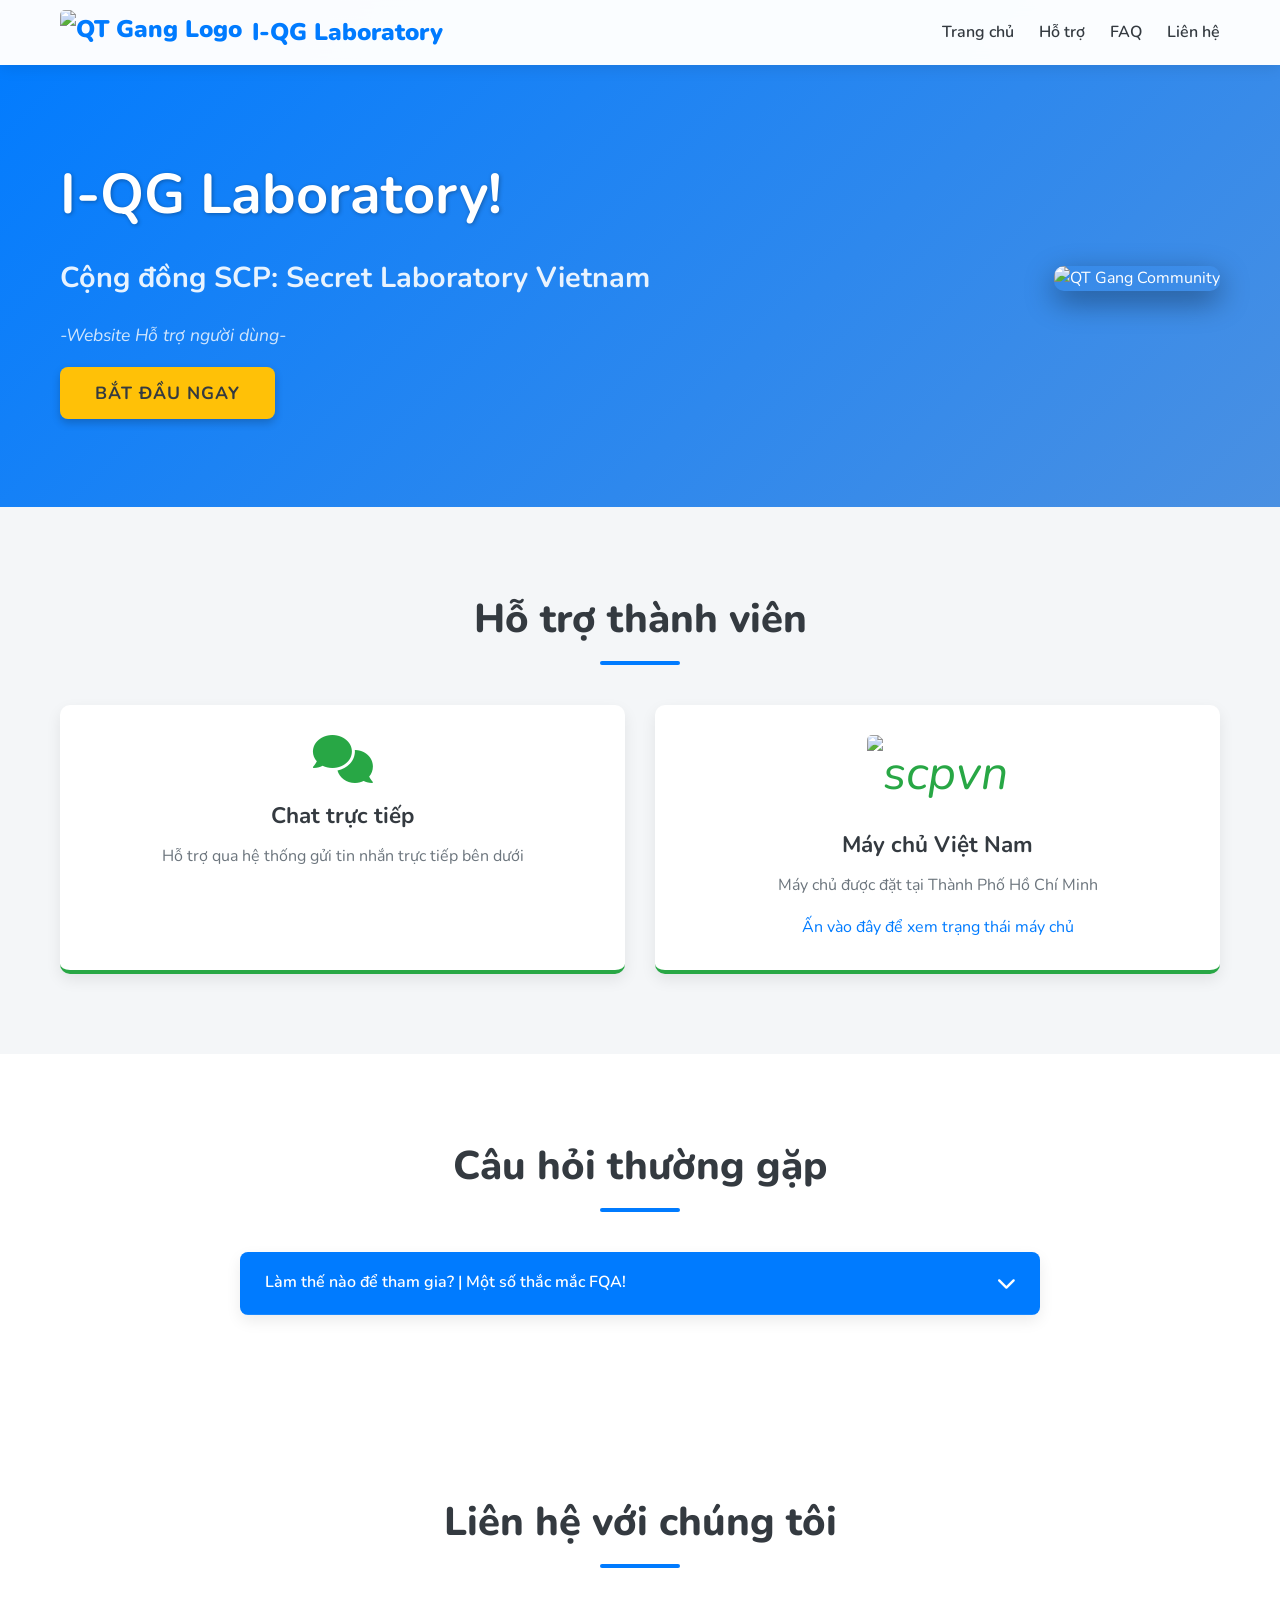
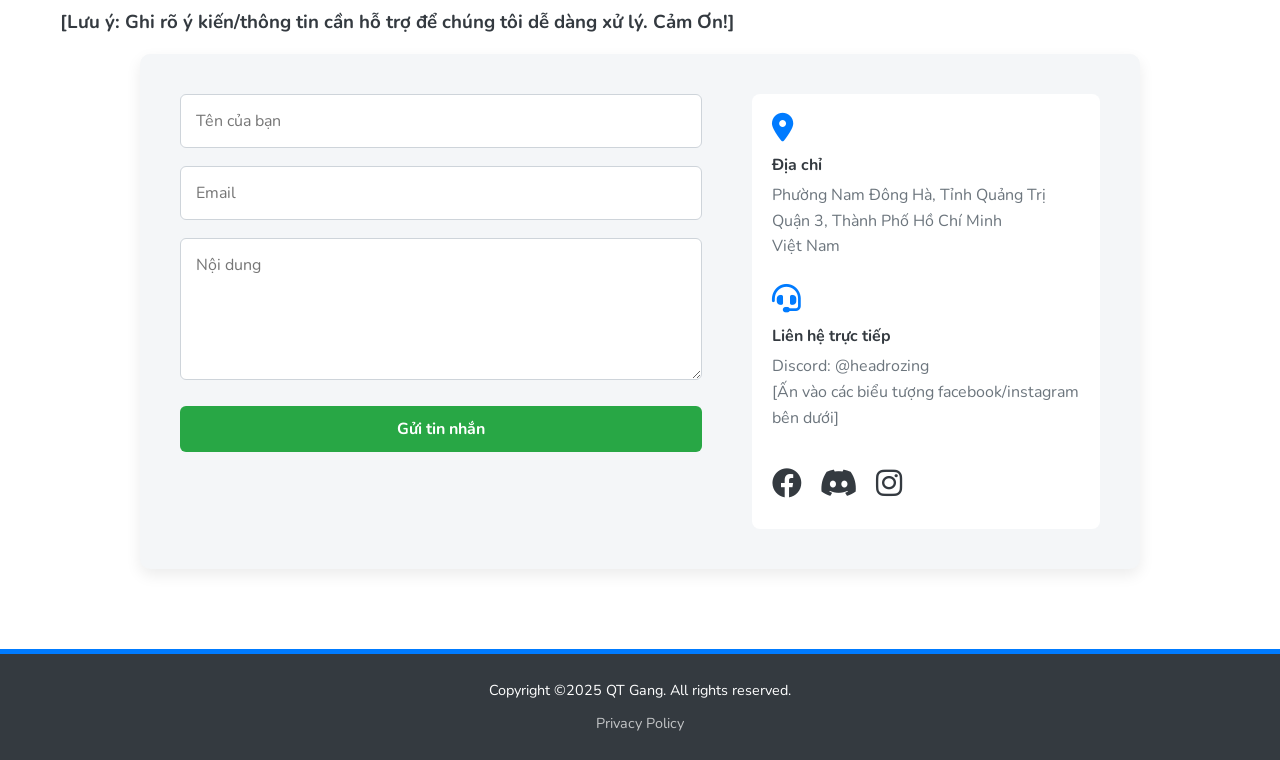
==== index.html @ 4efdad60 "FIX 4 BIG UPDATE" ====
<!DOCTYPE html>
<html lang="vi">
<head>
    <meta charset="UTF-8">
    <meta name="viewport" content="width=device-width, initial-scale=1.0">
    <title>IQG - SCP: SL Vietnam</title>
    <link href="https://fonts.googleapis.com/css2?family=Nunito:wght@400;600;700;800;900&display=swap" rel="stylesheet">
    <link rel="stylesheet" href="https://cdnjs.cloudflare.com/ajax/libs/font-awesome/6.0.0/css/all.min.css">
    <link rel="stylesheet" href="style.css">
</head>
<body>
    <header class="header">
        <nav class="container">
            <a href="#home" class="logo">
                <img src="images/logo2.avif" alt="QT Gang Logo">
                <span>I-QG Laboratory</span>
            </a>
            <ul class="nav-menu">
                <li><a href="#home">Trang chủ</a></li>
                <li><a href="#support">Hỗ trợ</a></li>
                <li><a href="#faq">FAQ</a></li>
                <li><a href="#contact">Liên hệ</a></li>
            </ul>
            <i class="fas fa-bars menu-toggle"></i> 
        </nav>
    </header>
    
    <section id="home" class="hero">
        <div class="container">
            <div class="hero-content">
               
                <h1>I-QG Laboratory!</h1>
                <h3>Cộng đồng SCP: Secret Laboratory Vietnam
                </h3>
                <span>-Website Hỗ trợ người dùng-</span>
            
                <a href="#support" class="cta-button">Bắt đầu ngay</a>
            </div>
            <div class="hero-image">
                <img src="images/SCPVIETNAM.png" alt="QT Gang Community">
            </div>
        </div>
    </section>
    
    <section id="support" class="support">
        <div class="container">
            <h2>Hỗ trợ thành viên</h2>
            <div class="support-grid">
                <div class="support-card">
                    <i class="fas fa-comments"></i>
                    <h3>Chat trực tiếp</h3>
                    <p>Hỗ trợ qua hệ thống gửi tin nhắn trực tiếp bên dưới</p>
                </div>
    
                <div class="support-card">
                    <i><img src="images/result_scpvn.png" alt="scpvn"></i>
                    <h3>Máy chủ Việt Nam</h3>
                    <p>Máy chủ được đặt tại Thành Phố Hồ Chí Minh</p>
                    <a href="https://scplist.kr/servers/94495" target="_blank">Ấn vào đây để xem trạng thái máy chủ</a>
                </div>
            </div>
        </div>
    </section>

    <section id="faq" class="faq">
        <div class="container">
            <h2>Câu hỏi thường gặp</h2>
            <div class="faq-accordion">
                <div class="faq-item">
                    <div class="faq-question">
                        <span><h4>Làm thế nào để tham gia? | Một số thắc mắc FQA!</h4></span>
                        <i class="fas fa-chevron-down"></i>
                    </div>
                    <div class="faq-answer">
                        <p>1.Truy cập trang đăng ký và làm theo hướng dẫn...[ĐANG THỰC HIỆN]</p>
                        <p>2.Tham gia DISCORD bằng cách ấn biểu tượng bên dưới trang web!</p>
                        <p>3.Liên hệ riêng bằng cách ấn vào biếu tượng Facebook/Instagram bên dưới trang web!</p>
                    </div>
                </div>
                </div>
        </div>
    </section>

    <section id="contact" class="contact">
        <div class="container">
            <h2>Liên hệ với chúng tôi</h2>
            <h3>[Lưu ý: Ghi rõ ý kiến/thông tin cần hỗ trợ để chúng tôi dễ dàng xử lý. Cảm Ơn!]</h3>
            <div class="contact-wrapper">
                <form class="contact-form" action="https://formspree.io/f/xkgqyvyq" method="POST">
                    <div class="form-group">
                        <input type="text" name="ten" placeholder="Tên của bạn" required>
                    </div>
                    <div class="form-group">
                        <input type="email" name="email" placeholder="Email" required>
                    </div>
                    <div class="form-group">
                        <textarea name="noi_dung" placeholder="Nội dung" rows="5" required></textarea>
                    </div>
                    <button type="submit">Gửi tin nhắn</button>
                </form>

                <div class="contact-info">
                    <div class="info-item">
                        <i class="fas fa-map-marker-alt"></i>
                        <h4>Địa chỉ</h4>
                        <p>Phường Nam Đông Hà, Tỉnh Quảng Trị</p>
                        <p>Quận 3, Thành Phố Hồ Chí Minh</p>
                        <p>Việt Nam</p>
                    </div>
                    <div class="info-item">
                        <i class="fas fa-headset"></i>
                        <h4>Liên hệ trực tiếp</h4>
                        <p>Discord: @headrozing</p>
                        <p>[Ấn vào các biểu tượng facebook/instagram bên dưới]</p>
                    </div>
                    <div class="social-links">
                        <a href="https://www.facebook.com/pham.hoang.long.512414/" target="_blank"><i class="fab fa-facebook"></i></a>
                        <a href="https://discord.gg/NA9gNP43" target="_blank"><i class="fab fa-discord"></i></a>
                        <a href="https://www.instagram.com/headrozing/" target="_blank"><i class="fab fa-instagram"></i></a>
                    </div>
                </div>
            </div>
        </div>
    </section>

    <footer class="footer">
        <h4>Copyright ©2025 QT Gang. All rights reserved.</h4>
       <div class="footer-links">
           <a href="pages/privacy_policy.html" class="nav-link p-0 text-muted">Privacy Policy</a>
       </div>
    </footer>

    <script src="script.js"></script>
</body>
</html>
---- style.css ----
/* Reset và biến màu */
:root {
    /* Bảng màu Tươi mới & Chuyên nghiệp */
    --primary: #007bff; /* Xanh dương (Blue) - Hành động chính */
    --secondary: #28a745; /* Xanh lá (Green) - Hỗ trợ/Thành công */
    --accent: #ffc107; /* Vàng (Yellow) - Nút nổi bật */
    --background: #ffffff; /* Nền trắng */
    --section-bg: #f4f6f8; /* Nền xám nhạt cho Section */
    --text: #343a40; /* Màu chữ chính (Dark Gray) */
    --light-text: #6c757d; /* Màu chữ phụ */
    --card-shadow: 0 6px 15px rgba(0, 0, 0, 0.08); /* Đổ bóng mềm mại hơn */
    --transition-speed: 0.3s;
}

* {
    margin: 0;
    padding: 0;
    box-sizing: border-box;
    font-family: 'Nunito', sans-serif;
}

body {
    background-color: var(--background);
    color: var(--text);
    line-height: 1.6;
    scroll-behavior: smooth;
}

/* Container chung */
.container {
    max-width: 1200px;
    margin: 0 auto;
    padding: 0 20px;
}

/* Typography và Headings */
h1, h2, h3, h4 {
    color: var(--text);
    margin-bottom: 1rem;
    font-weight: 700;
}

h2 {
    font-size: 2.5rem;
    text-align: center;
    margin-bottom: 2.5rem;
    position: relative;
    font-weight: 800;
}

h2::after {
    content: '';
    display: block;
    width: 80px;
    height: 4px;
    background-color: var(--primary);
    margin: 10px auto 0;
    border-radius: 2px;
}

p {
    margin-bottom: 1rem;
}

a {
    text-decoration: none;
    color: var(--primary);
    transition: color var(--transition-speed);
}

a:hover {
    color: #0056b3;
}

/* Header */
.header {
    background: rgba(255, 255, 255, 0.98);
    backdrop-filter: blur(8px);
    position: fixed;
    width: 100%;
    z-index: 1000;
    box-shadow: 0 2px 15px rgba(0, 0, 0, 0.1);
}

.header .container {
    display: flex;
    justify-content: space-between;
    align-items: center;
    padding: 10px 20px;
}

.logo {
    display: flex;
    align-items: center;
    gap: 10px;
    font-weight: 900;
    color: var(--primary);
    font-size: 1.5rem;
    flex-shrink: 0; 
}

.logo img {
    height: 45px;
    border-radius: 5px;
}

.nav-menu {
    list-style: none;
    display: flex;
    gap: 25px;
    transition: transform var(--transition-speed), opacity var(--transition-speed);
}

/* Menu Toggle (Hamburger) */
.menu-toggle {
    display: none; 
    font-size: 1.8rem;
    cursor: pointer;
    color: var(--text);
    transition: color var(--transition-speed);
}
.menu-toggle:hover {
    color: var(--primary);
}


.nav-menu a {
    color: var(--text);
    font-weight: 600;
    padding: 5px 0;
    position: relative;
}

.nav-menu a:hover {
    color: var(--primary);
}

.nav-menu a::after {
    content: '';
    position: absolute;
    bottom: -5px;
    left: 0;
    width: 0;
    height: 2px;
    background-color: var(--primary);
    transition: width var(--transition-speed);
}

.nav-menu a:hover::after {
    width: 100%;
}

/* Section chung */
section {
    padding: 80px 0;
}

/* Hero Section */
.hero {
    padding: 150px 0 100px;
    background: linear-gradient(135deg, var(--primary) 0%, #4a90e2 100%);
    color: white;
}

.hero .container {
    display: flex;
    justify-content: space-between;
    align-items: center;
    gap: 40px;
}

.hero-content h1 {
    font-size: 3.5rem;
    margin-bottom: 15px;
    color: white;
    text-shadow: 1px 1px 4px rgba(0, 0, 0, 0.3);
}

.hero-content h3 {
    font-size: 1.8rem;
    margin-bottom: 20px;
    color: rgba(255, 255, 255, 0.9);
}

.hero-content span {
    font-style: italic;
    display: block;
    margin-bottom: 30px;
    font-size: 1.1rem;
    opacity: 0.8;
}

.hero-image img {
    max-width: 100%;
    height: auto;
    border-radius: 10px;
    box-shadow: 0 10px 30px rgba(0, 0, 0, 0.4);
}

.cta-button {
    background: var(--accent);
    color: var(--text);
    padding: 14px 35px;
    font-size: 1.1rem;
    font-weight: 700;
    border-radius: 8px;
    text-transform: uppercase;
    letter-spacing: 1px;
    box-shadow: 0 4px 8px rgba(0, 0, 0, 0.2);
    transition: background-color var(--transition-speed), transform var(--transition-speed);
}

.cta-button:hover {
    background-color: #ff9800;
    transform: translateY(-2px);
    color: white;
}

/* Support Cards */
.support {
    background-color: var(--section-bg);
}

.support-grid {
    display: grid;
    grid-template-columns: repeat(auto-fit, minmax(280px, 1fr));
    gap: 30px;
}

.support-card {
    background: var(--background);
    padding: 30px;
    border-radius: 10px;
    text-align: center;
    box-shadow: var(--card-shadow);
    transition: all var(--transition-speed);
    border-bottom: 4px solid var(--secondary);
}

.support-card:hover {
    transform: translateY(-5px);
    box-shadow: 0 10px 25px rgba(0, 0, 0, 0.15);
}

.support-card i {
    font-size: 3rem;
    color: var(--secondary);
    margin-bottom: 15px;
}

.support-card img {
    height: 50px;
    width: 50px;
    margin-bottom: 15px;
    border-radius: 5px;
}

.support-card h3 {
    font-size: 1.4rem;
    margin-bottom: 10px;
    font-weight: 700;
}

.support-card p {
    color: var(--light-text);
}

/* FAQ */
.faq {
    background-color: var(--background);
}

.faq-accordion {
    max-width: 800px;
    margin: 0 auto;
}

.faq-item {
    background: var(--section-bg);
    margin-bottom: 15px;
    border-radius: 8px;
    box-shadow: var(--card-shadow);
    overflow: hidden;
}

.faq-question {
    padding: 18px 25px;
    background: var(--primary);
    color: white;
    cursor: pointer;
    display: flex;
    justify-content: space-between;
    align-items: center;
    border-bottom: 1px solid rgba(255, 255, 255, 0.1);
    transition: background-color var(--transition-speed);
}

.faq-question:hover {
    background-color: #0056b3;
}

.faq-question span h4 {
    margin: 0;
    color: white;
    font-weight: 600;
}

.faq-question i {
    font-size: 1.2rem;
    transition: transform var(--transition-speed);
}

.faq-answer {
    padding: 0 25px;
    max-height: 0;
    overflow: hidden;
    overflow-y: auto; 
    transition: max-height var(--transition-speed) ease-in-out, padding var(--transition-speed);
}

.faq-answer[style*="max-height"]:not([style*="max-height: 0"]) {
    padding: 15px 25px 20px;
}

.faq-answer p {
    margin: 5px 0;
    color: var(--text);
}


/* Contact Form */
.contact-wrapper {
    display: grid;
    grid-template-columns: 3fr 2fr;
    gap: 50px;
    align-items: start;
    max-width: 1000px;
    margin: 0 auto;
    padding: 40px;
    background-color: var(--section-bg);
    border-radius: 10px;
    box-shadow: var(--card-shadow);
}

.contact-form .form-group {
    margin-bottom: 18px;
}

.contact-form input,
.contact-form textarea {
    width: 100%;
    padding: 15px;
    border: 1px solid #ced4da;
    border-radius: 6px;
    font-size: 1rem;
    transition: border-color var(--transition-speed), box-shadow var(--transition-speed);
}

.contact-form input:focus,
.contact-form textarea:focus {
    border-color: var(--primary);
    box-shadow: 0 0 0 0.2rem rgba(0, 123, 255, 0.25);
    outline: none;
}

.contact-form button[type="submit"] {
    background-color: var(--secondary);
    color: white;
    padding: 12px 30px;
    border: none;
    border-radius: 6px;
    cursor: pointer;
    font-size: 1rem;
    font-weight: 700;
    transition: background-color var(--transition-speed);
    width: 100%;
}

.contact-form button[type="submit"]:hover {
    background-color: #1e7e34;
}

.contact-info {
    padding: 20px;
    background-color: var(--background);
    border-radius: 8px;
}

.info-item {
    display: flex;
    flex-direction: column;
    align-items: flex-start;
    margin-bottom: 25px;
}

.info-item i {
    font-size: 1.8rem;
    color: var(--primary);
    margin-bottom: 10px;
}
.info-item h4 {
    margin: 0 0 5px 0;
    color: var(--text);
    font-weight: 700;
}
.info-item p {
    margin: 0;
    color: var(--light-text);
}

.social-links {
    margin-top: 30px;
    display: flex;
    gap: 18px;
}

.social-links a {
    font-size: 30px;
    color: var(--text);
    transition: color var(--transition-speed), transform var(--transition-speed);
}

.social-links a:hover {
    color: var(--primary);
    transform: translateY(-2px);
}

/* Footer */
.footer {
    background-color: var(--text);
    color: white;
    text-align: center;
    padding: 25px 0;
    font-size: 0.9rem;
    border-top: 5px solid var(--primary);
}

.footer h4 {
    color: white;
    margin: 0 0 10px 0;
    font-weight: 400;
}

.footer-links a {
    color: rgba(255, 255, 255, 0.7);
    font-weight: 400;
}

.footer-links a:hover {
    color: white;
}

/* ===================================== */
/* === RESPONSIVE FIXES AND OPTIMIZATION === */
/* ===================================== */

/* Màn hình nhỏ hơn 992px (Tablet & Mobile) */
@media (max-width: 992px) {
    /* FIX: Giảm Padding của Hero Section để nội dung chính không bị che khuất */
    .hero {
        padding: 100px 0 60px; /* Giảm padding trên và dưới */
    }

    /* Header (Mobile/Tablet) */
    .nav-menu {
        position: absolute;
        top: 65px;
        right: 0;
        flex-direction: column;
        background: white;
        width: 250px;
        box-shadow: 0 10px 15px rgba(0,0,0,0.1);
        padding: 20px;
        border-radius: 5px;
        transform: translateX(100%); /* Ẩn ra ngoài màn hình */
        opacity: 0;
        pointer-events: none;
    }
    
    .nav-menu.active {
        transform: translateX(0);
        opacity: 1;
        pointer-events: all;
    }
    
    .nav-menu li {
        margin-bottom: 10px;
        text-align: right;
    }

    .nav-menu a {
        display: block;
        padding: 10px 0;
    }

    .nav-menu a::after {
        left: unset;
        right: 0;
    }

    .menu-toggle {
        display: block; 
    }
    
    .hero-content h1 {
        font-size: 2.5rem;
    }
    
    .hero-content h3 {
        font-size: 1.6rem;
    }

    /* Hero Section */
    .hero .container {
        flex-direction: column; 
        text-align: center;
    }

    .hero-image {
        order: -1; 
        margin-bottom: 30px;
    }

    section {
        padding: 60px 0; 
    }

    /* FIX: Contact Section chuyển bố cục 2 cột thành 1 cột */
    .contact-wrapper {
        grid-template-columns: 1fr; 
        padding: 30px;
    }
    
    .contact-info {
        margin-top: 20px;
    }

    .social-links {
        justify-content: center; 
    }
}

/* Màn hình điện thoại (dưới 576px) */
@media (max-width: 576px) {
    h2 {
        font-size: 1.8rem;
    }
    
    .hero-content h1 {
        font-size: 2rem;
    }

    .hero-content h3 {
        font-size: 1.4rem;
    }

    /* FIX: Giảm padding Hero Section thêm nữa trên màn hình rất nhỏ */
     .hero {
        padding: 90px 0 50px;
    }

    /* Support Cards */
    .support-grid {
        grid-template-columns: 1fr; 
    }

    /* FAQ */
    .faq-question {
        padding: 15px 20px;
    }
    
    .faq-answer[style*="max-height"]:not([style*="max-height: 0"]) {
        padding: 10px 20px 15px;
    }
}
/* Headrozing */
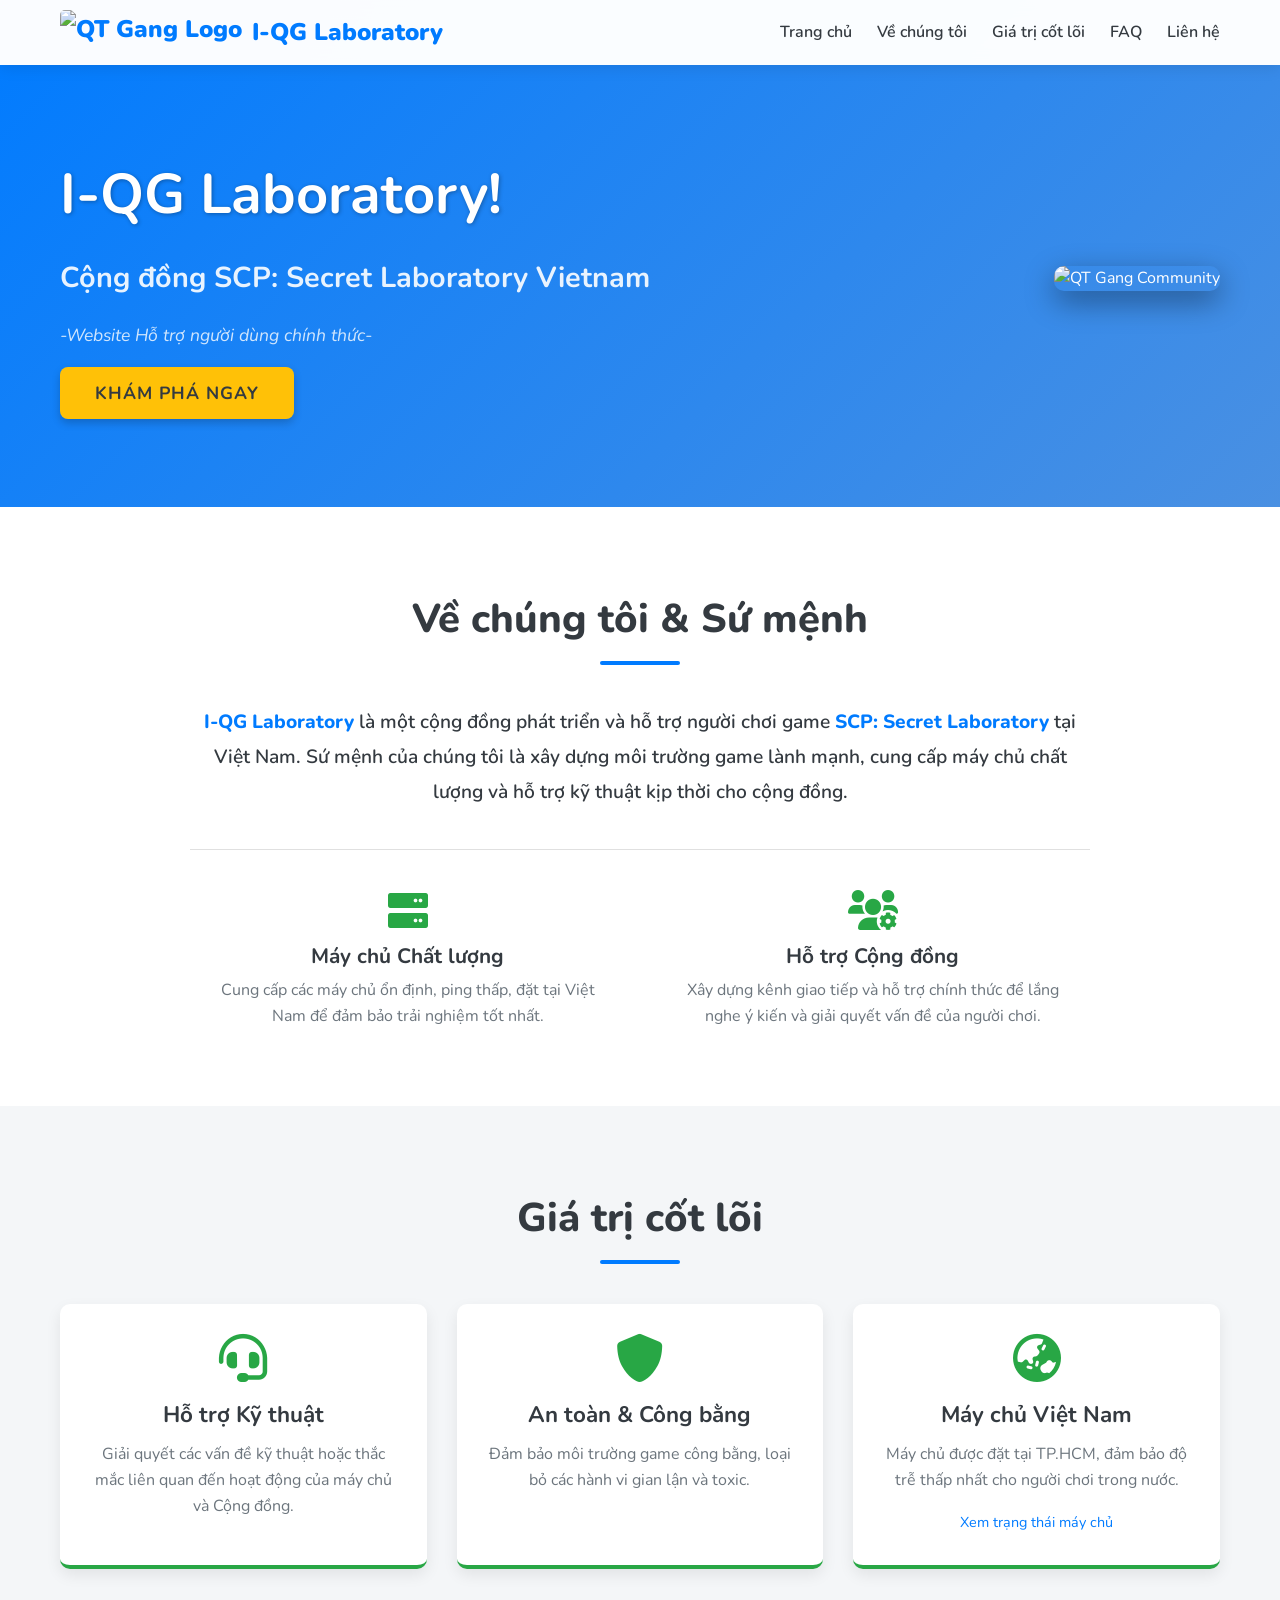
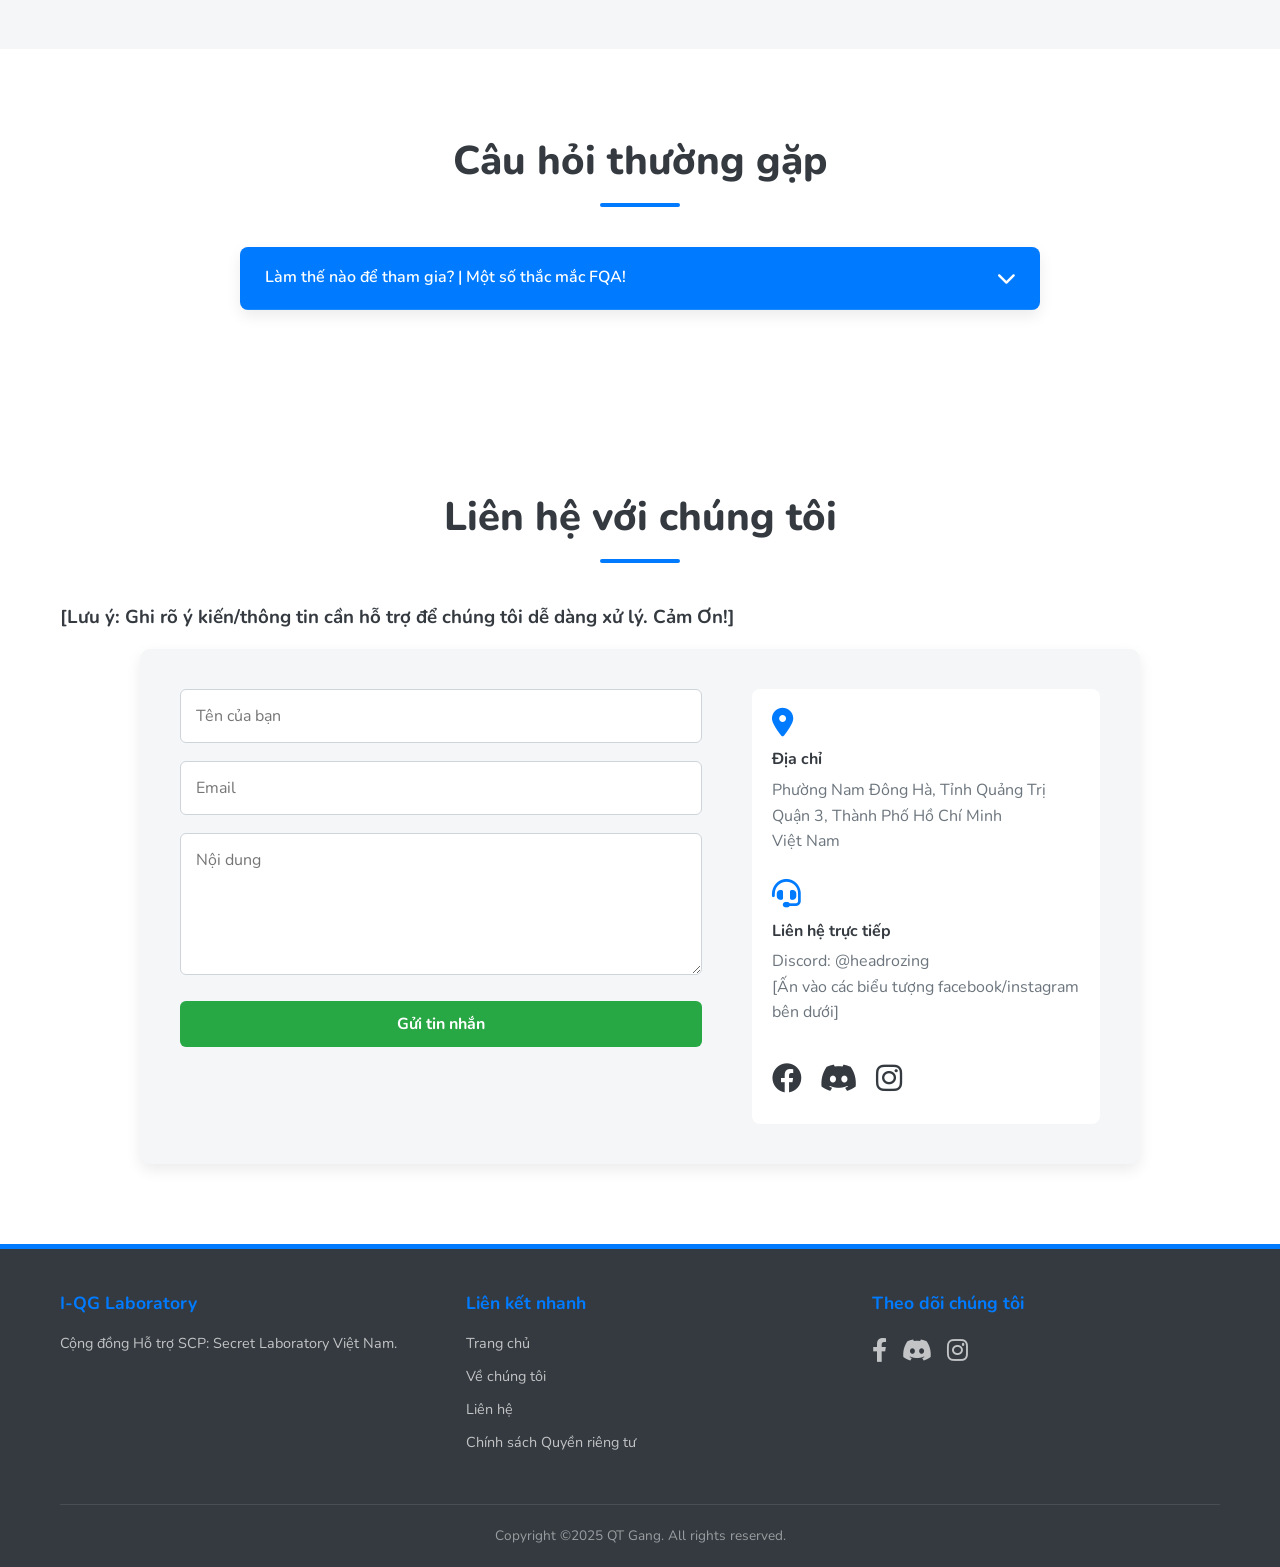
==== commit 3e0245fd: "BIG UPDATE 2 information" ====
--- a/index.html
+++ b/index.html
@@ -17,8 +17,7 @@
             </a>
             <ul class="nav-menu">
                 <li><a href="#home">Trang chủ</a></li>
-                <li><a href="#support">Hỗ trợ</a></li>
-                <li><a href="#faq">FAQ</a></li>
+                <li><a href="#about">Về chúng tôi</a></li> <li><a href="#values">Giá trị cốt lõi</a></li> <li><a href="#faq">FAQ</a></li>
                 <li><a href="#contact">Liên hệ</a></li>
             </ul>
             <i class="fas fa-bars menu-toggle"></i> 
@@ -32,9 +31,9 @@
                 <h1>I-QG Laboratory!</h1>
                 <h3>Cộng đồng SCP: Secret Laboratory Vietnam
                 </h3>
-                <span>-Website Hỗ trợ người dùng-</span>
+                <span>-Website Hỗ trợ người dùng chính thức-</span>
             
-                <a href="#support" class="cta-button">Bắt đầu ngay</a>
+                <a href="#about" class="cta-button">Khám phá ngay</a>
             </div>
             <div class="hero-image">
                 <img src="images/SCPVIETNAM.png" alt="QT Gang Community">
@@ -42,21 +41,51 @@
         </div>
     </section>
     
-    <section id="support" class="support">
+    <section id="about" class="about">
         <div class="container">
-            <h2>Hỗ trợ thành viên</h2>
+            <h2>Về chúng tôi & Sứ mệnh</h2>
+            <div class="about-content">
+                <p class="mission-text">
+                    <strong>I-QG Laboratory</strong> là một cộng đồng phát triển và hỗ trợ người chơi game <strong>SCP: Secret Laboratory</strong> tại Việt Nam. 
+                    Sứ mệnh của chúng tôi là xây dựng môi trường game lành mạnh, cung cấp máy chủ chất lượng và hỗ trợ kỹ thuật kịp thời cho cộng đồng.
+                </p>
+                <div class="mission-points">
+                    <div class="point-item">
+                        <i class="fas fa-server"></i>
+                        <h4>Máy chủ Chất lượng</h4>
+                        <p>Cung cấp các máy chủ ổn định, ping thấp, đặt tại Việt Nam để đảm bảo trải nghiệm tốt nhất.</p>
+                    </div>
+                    <div class="point-item">
+                        <i class="fas fa-users-gear"></i>
+                        <h4>Hỗ trợ Cộng đồng</h4>
+                        <p>Xây dựng kênh giao tiếp và hỗ trợ chính thức để lắng nghe ý kiến và giải quyết vấn đề của người chơi.</p>
+                    </div>
+                </div>
+            </div>
+        </div>
+    </section>
+    
+    <section id="values" class="support">
+        <div class="container">
+            <h2>Giá trị cốt lõi</h2>
             <div class="support-grid">
                 <div class="support-card">
-                    <i class="fas fa-comments"></i>
-                    <h3>Chat trực tiếp</h3>
-                    <p>Hỗ trợ qua hệ thống gửi tin nhắn trực tiếp bên dưới</p>
+                    <i class="fas fa-headset"></i>
+                    <h3>Hỗ trợ Kỹ thuật</h3>
+                    <p>Giải quyết các vấn đề kỹ thuật hoặc thắc mắc liên quan đến hoạt động của máy chủ và Cộng đồng.</p>
                 </div>
     
                 <div class="support-card">
-                    <i><img src="images/result_scpvn.png" alt="scpvn"></i>
+                    <i class="fas fa-shield-alt"></i>
+                    <h3>An toàn & Công bằng</h3>
+                    <p>Đảm bảo môi trường game công bằng, loại bỏ các hành vi gian lận và toxic.</p>
+                </div>
+                
+                <div class="support-card">
+                    <i class="fas fa-globe-asia"></i>
                     <h3>Máy chủ Việt Nam</h3>
-                    <p>Máy chủ được đặt tại Thành Phố Hồ Chí Minh</p>
-                    <a href="https://scplist.kr/servers/94495" target="_blank">Ấn vào đây để xem trạng thái máy chủ</a>
+                    <p>Máy chủ được đặt tại TP.HCM, đảm bảo độ trễ thấp nhất cho người chơi trong nước.</p>
+                    <a href="https://scplist.kr/servers/94495" target="_blank" style="font-size:0.9rem;">Xem trạng thái máy chủ</a>
                 </div>
             </div>
         </div>
@@ -77,8 +106,7 @@
                         <p>3.Liên hệ riêng bằng cách ấn vào biếu tượng Facebook/Instagram bên dưới trang web!</p>
                     </div>
                 </div>
-                </div>
-        </div>
+            </div> </div>
     </section>
 
     <section id="contact" class="contact">
@@ -124,10 +152,34 @@
     </section>
 
     <footer class="footer">
-        <h4>Copyright ©2025 QT Gang. All rights reserved.</h4>
-       <div class="footer-links">
-           <a href="pages/privacy_policy.html" class="nav-link p-0 text-muted">Privacy Policy</a>
-       </div>
+        <div class="container">
+            <div class="footer-content">
+                <div class="footer-col">
+                    <h4>I-QG Laboratory</h4>
+                    <p>Cộng đồng Hỗ trợ SCP: Secret Laboratory Việt Nam.</p>
+                </div>
+                <div class="footer-col">
+                    <h4>Liên kết nhanh</h4>
+                    <ul class="footer-links">
+                        <li><a href="#home">Trang chủ</a></li>
+                        <li><a href="#about">Về chúng tôi</a></li>
+                        <li><a href="#contact">Liên hệ</a></li>
+                        <li><a href="pages/privacy_policy.html">Chính sách Quyền riêng tư</a></li>
+                    </ul>
+                </div>
+                <div class="footer-col">
+                    <h4>Theo dõi chúng tôi</h4>
+                    <div class="social-links-footer">
+                        <a href="https://www.facebook.com/pham.hoang.long.512414/" target="_blank"><i class="fab fa-facebook-f"></i></a>
+                        <a href="https://discord.gg/NA9gNP43" target="_blank"><i class="fab fa-discord"></i></a>
+                        <a href="https://www.instagram.com/headrozing/" target="_blank"><i class="fab fa-instagram"></i></a>
+                    </div>
+                </div>
+            </div>
+            <div class="copyright">
+                Copyright ©2025 QT Gang. All rights reserved.
+            </div>
+        </div>
     </footer>
 
     <script src="script.js"></script>
--- a/style.css
+++ b/style.css
@@ -216,7 +216,66 @@
     color: white;
 }
 
-/* Support Cards */
+/* === CSS MỚI: ABOUT US SECTION === */
+.about {
+    background-color: var(--background);
+    padding-bottom: 40px; 
+}
+
+.about-content {
+    max-width: 900px;
+    margin: 0 auto;
+    text-align: center;
+}
+
+.about-content .mission-text {
+    font-size: 1.2rem;
+    font-weight: 600;
+    color: var(--text);
+    margin-bottom: 40px;
+    line-height: 1.8;
+}
+
+.about-content .mission-text strong {
+    color: var(--primary);
+    font-weight: 800;
+}
+
+.mission-points {
+    display: flex;
+    justify-content: space-around;
+    gap: 30px;
+    padding-top: 20px;
+    border-top: 1px solid #e0e0e0;
+}
+
+.point-item {
+    flex: 1;
+    text-align: center;
+    padding: 20px;
+    border-radius: 8px;
+    transition: transform 0.3s;
+}
+
+.point-item i {
+    font-size: 2.5rem;
+    color: var(--secondary);
+    margin-bottom: 10px;
+}
+
+.point-item h4 {
+    font-size: 1.3rem;
+    font-weight: 700;
+    margin-bottom: 5px;
+}
+
+.point-item p {
+    color: var(--light-text);
+    font-size: 1rem;
+}
+
+
+/* Support Cards (Đã đổi tên thành Values/Support) */
 .support {
     background-color: var(--section-bg);
 }
@@ -425,30 +484,80 @@
     transform: translateY(-2px);
 }
 
-/* Footer */
+/* === CSS MỚI: FOOTER MỚI (Nhiều cột) === */
 .footer {
     background-color: var(--text);
     color: white;
-    text-align: center;
-    padding: 25px 0;
+    padding: 40px 0 20px; 
     font-size: 0.9rem;
     border-top: 5px solid var(--primary);
 }
 
-.footer h4 {
-    color: white;
-    margin: 0 0 10px 0;
-    font-weight: 400;
+.footer-content {
+    display: flex;
+    justify-content: space-between;
+    flex-wrap: wrap;
+    padding-bottom: 20px;
+    border-bottom: 1px solid rgba(255, 255, 255, 0.1);
+    margin-bottom: 20px;
+}
+
+.footer-col {
+    width: 30%; /* Chia 3 cột chính */
+    margin-bottom: 20px;
+}
+
+.footer-col h4 {
+    color: var(--primary); 
+    font-weight: 700;
+    font-size: 1.1rem;
+    margin-bottom: 15px;
+}
+
+.footer-col p {
+    color: rgba(255, 255, 255, 0.7);
+    line-height: 1.6;
+}
+
+.footer-links {
+    list-style: none;
+    padding: 0;
+}
+
+.footer-links li {
+    margin-bottom: 10px;
 }
 
 .footer-links a {
     color: rgba(255, 255, 255, 0.7);
-    font-weight: 400;
+    transition: color 0.3s;
 }
 
 .footer-links a:hover {
     color: white;
 }
+
+.social-links-footer {
+    display: flex;
+    gap: 15px;
+}
+
+.social-links-footer a {
+    font-size: 1.5rem;
+    color: rgba(255, 255, 255, 0.7);
+    transition: color 0.3s;
+}
+
+.social-links-footer a:hover {
+    color: var(--primary);
+}
+
+.copyright {
+    text-align: center;
+    color: rgba(255, 255, 255, 0.5);
+    font-size: 0.85rem;
+}
+
 
 /* ===================================== */
 /* === RESPONSIVE FIXES AND OPTIMIZATION === */
@@ -525,6 +634,16 @@
         padding: 60px 0; 
     }
 
+    /* ABOUT SECTION RESPONSIVE */
+    .mission-points {
+        flex-direction: column;
+    }
+
+    .point-item {
+        margin-bottom: 15px;
+    }
+
+
     /* FIX: Contact Section chuyển bố cục 2 cột thành 1 cột */
     .contact-wrapper {
         grid-template-columns: 1fr; 
@@ -538,6 +657,25 @@
     .social-links {
         justify-content: center; 
     }
+    
+    /* FOOTER RESPONSIVE */
+    .footer-content {
+        flex-direction: column;
+        text-align: center;
+    }
+    
+    .footer-col {
+        width: 100%;
+        margin-bottom: 30px;
+    }
+    
+    .footer-links {
+        padding-left: 0;
+    }
+
+    .social-links-footer {
+        justify-content: center;
+    }
 }
 
 /* Màn hình điện thoại (dưới 576px) */
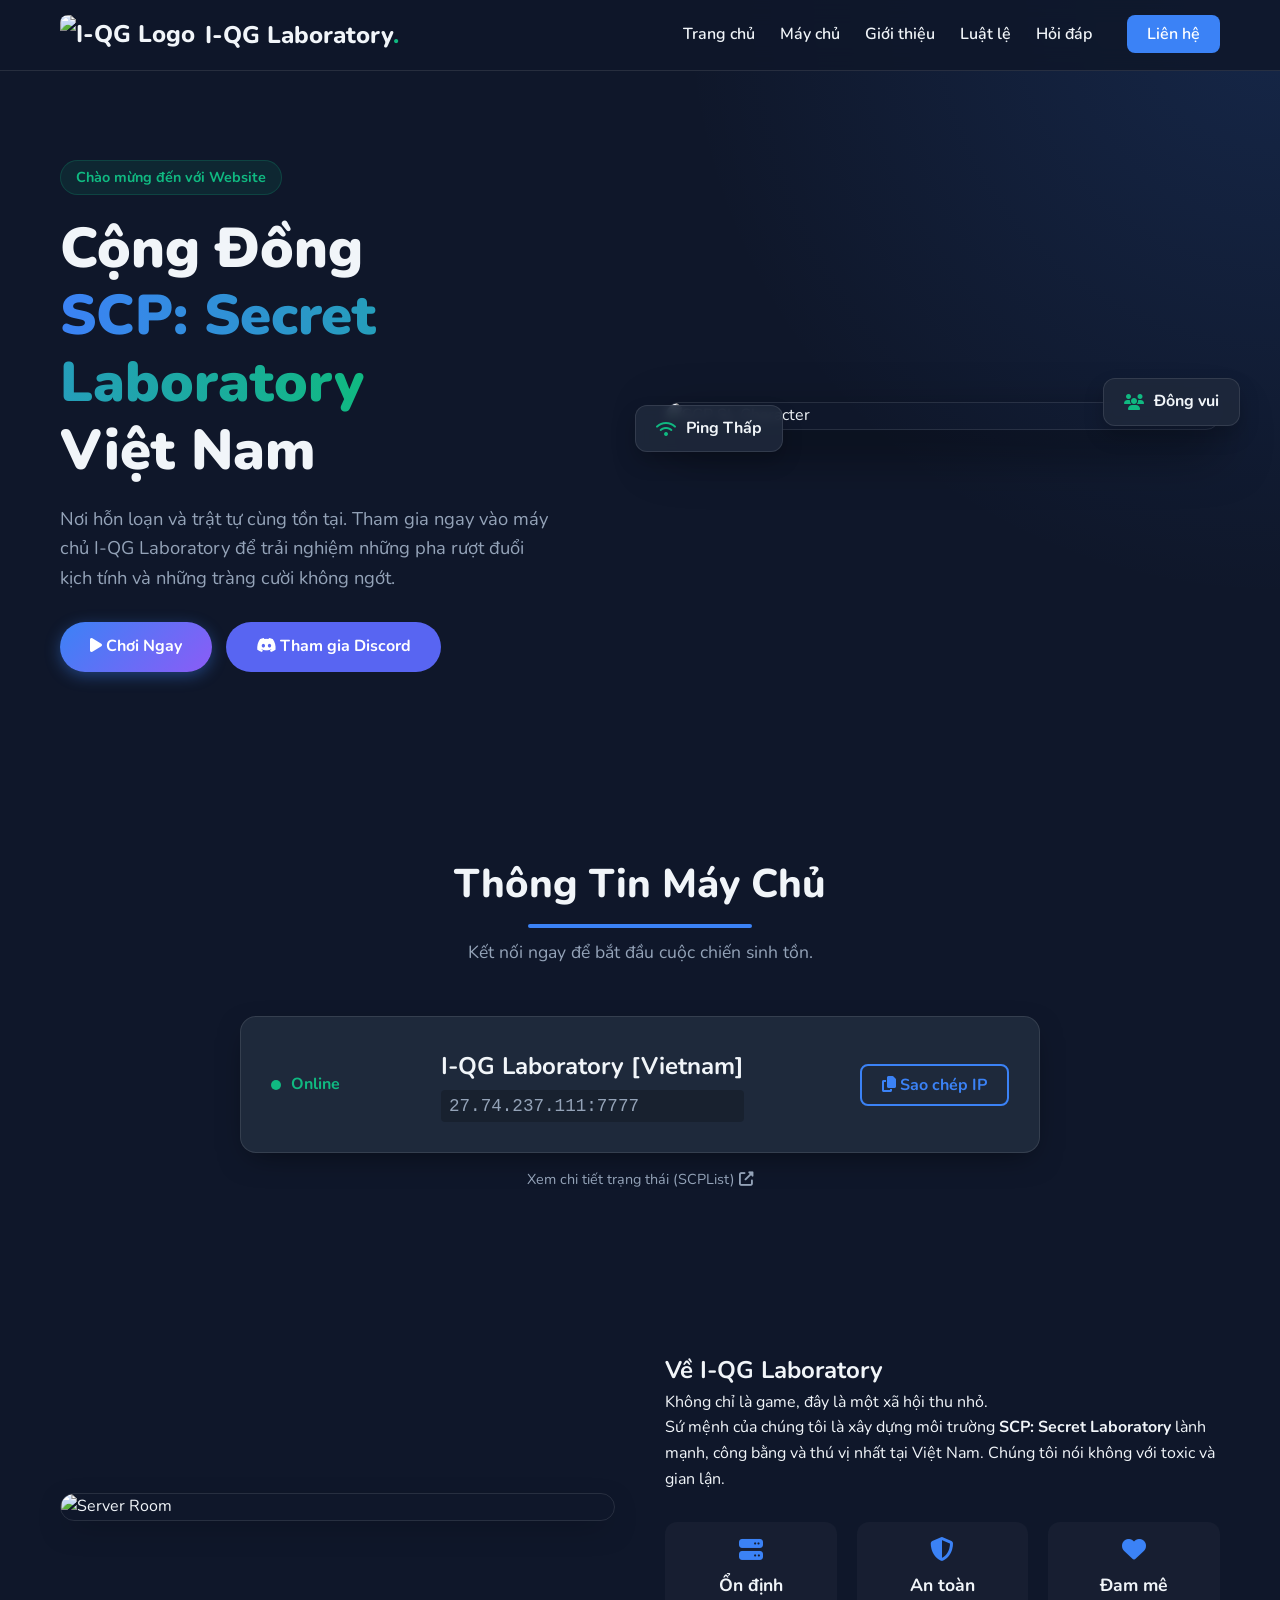
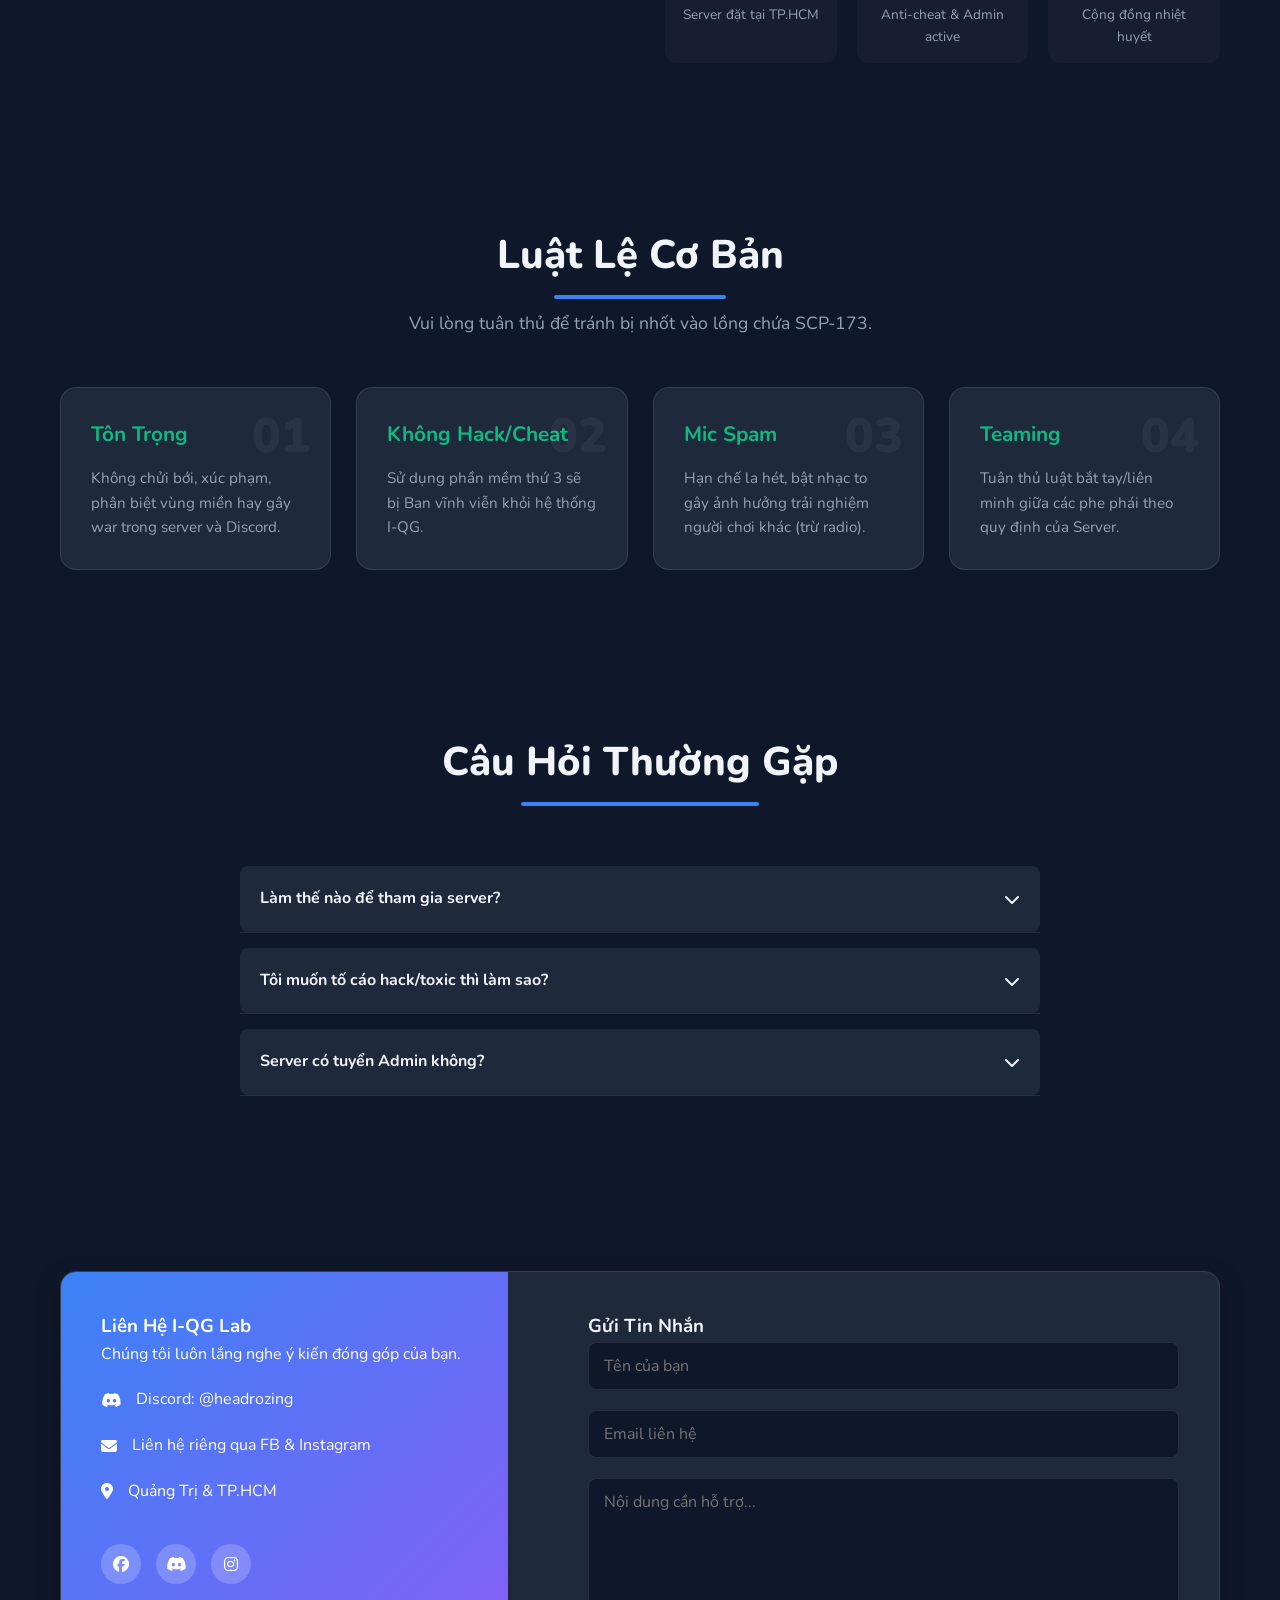
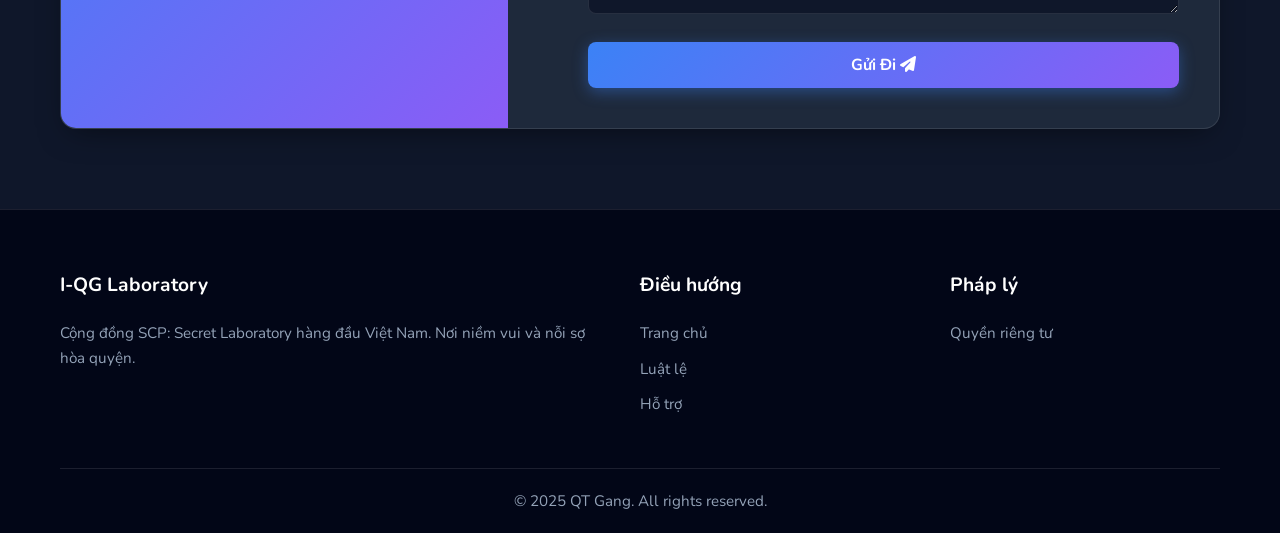
==== commit d54586e6: "UPDATE 3" ====
--- a/index.html
+++ b/index.html
@@ -3,150 +3,237 @@
 <head>
     <meta charset="UTF-8">
     <meta name="viewport" content="width=device-width, initial-scale=1.0">
-    <title>IQG - SCP: SL Vietnam</title>
+    <title>I-QG Lab - QT Gang</title>
+    <link rel="preconnect" href="https://fonts.googleapis.com">
+    <link rel="preconnect" href="https://fonts.gstatic.com" crossorigin>
     <link href="https://fonts.googleapis.com/css2?family=Nunito:wght@400;600;700;800;900&display=swap" rel="stylesheet">
-    <link rel="stylesheet" href="https://cdnjs.cloudflare.com/ajax/libs/font-awesome/6.0.0/css/all.min.css">
+    <link rel="stylesheet" href="https://cdnjs.cloudflare.com/ajax/libs/font-awesome/6.4.0/css/all.min.css">
     <link rel="stylesheet" href="style.css">
 </head>
 <body>
+
     <header class="header">
-        <nav class="container">
+        <nav class="container navbar">
             <a href="#home" class="logo">
-                <img src="images/logo2.avif" alt="QT Gang Logo">
-                <span>I-QG Laboratory</span>
+                <div class="logo-img-wrapper">
+                    <img src="images/logo2.avif" alt="I-QG Logo">
+                </div>
+                <span>I-QG Laboratory<span class="highlight">.</span></span>
             </a>
+            
             <ul class="nav-menu">
-                <li><a href="#home">Trang chủ</a></li>
-                <li><a href="#about">Về chúng tôi</a></li> <li><a href="#values">Giá trị cốt lõi</a></li> <li><a href="#faq">FAQ</a></li>
-                <li><a href="#contact">Liên hệ</a></li>
+                <li><a href="#home" class="nav-link active">Trang chủ</a></li>
+                <li><a href="#server" class="nav-link">Máy chủ</a></li>
+                <li><a href="#about" class="nav-link">Giới thiệu</a></li>
+                <li><a href="#rules" class="nav-link">Luật lệ</a></li>
+                <li><a href="#faq" class="nav-link">Hỏi đáp</a></li>
+                <li><a href="#contact" class="nav-link btn-nav">Liên hệ</a></li>
             </ul>
-            <i class="fas fa-bars menu-toggle"></i> 
+            
+            <div class="menu-toggle">
+                <i class="fas fa-bars"></i>
+            </div>
         </nav>
     </header>
     
     <section id="home" class="hero">
-        <div class="container">
-            <div class="hero-content">
-               
-                <h1>I-QG Laboratory!</h1>
-                <h3>Cộng đồng SCP: Secret Laboratory Vietnam
-                </h3>
-                <span>-Website Hỗ trợ người dùng chính thức-</span>
+        <div class="hero-bg-overlay"></div>
+        <div class="container hero-container">
+            <div class="hero-content reveal-left">
+                <div class="badge">Chào mừng đến với Website</div>
+                <h1>Cộng Đồng <br><span class="text-gradient">SCP: Secret Laboratory</span> <br>Việt Nam</h1>
+                <p>Nơi hỗn loạn và trật tự cùng tồn tại. Tham gia ngay vào máy chủ I-QG Laboratory để trải nghiệm những pha rượt đuổi kịch tính và những tràng cười không ngớt.</p>
+                
+                <div class="hero-buttons">
+                    <a href="#server" class="btn btn-primary"><i class="fas fa-play"></i> Chơi Ngay</a>
+                    <a href="https://discord.gg/NA9gNP43" target="_blank" class="btn btn-discord"><i class="fab fa-discord"></i> Tham gia Discord</a>
+                </div>
+            </div>
+            <div class="hero-image reveal-right">
+                <div class="image-wrapper">
+                    <img src="images/SCPVIETNAM.png" alt="SCP SL Character">
+                    <div class="floating-card card-1">
+                        <i class="fas fa-wifi"></i>
+                        <span>Ping Thấp</span>
+                    </div>
+                    <div class="floating-card card-2">
+                        <i class="fas fa-users"></i>
+                        <span>Đông vui</span>
+                    </div>
+                </div>
+            </div>
+        </div>
+    </section>
+
+    <section id="server" class="server-info section-padding">
+        <div class="container">
+            <div class="section-header reveal-bottom">
+                <h2>Thông Tin Máy Chủ</h2>
+                <p>Kết nối ngay để bắt đầu cuộc chiến sinh tồn.</p>
+            </div>
             
-                <a href="#about" class="cta-button">Khám phá ngay</a>
-            </div>
-            <div class="hero-image">
-                <img src="images/SCPVIETNAM.png" alt="QT Gang Community">
+            <div class="server-box reveal-bottom">
+                <div class="server-status">
+                    <span class="pulse"></span> Online
+                </div>
+                <div class="server-details">
+                    <h3>I-QG Laboratory [Vietnam]</h3>
+                    <p class="server-ip" id="serverIp">27.74.237.111:7777
+</p> </div>
+                <button class="btn btn-outline" onclick="copyIP()">
+                    <i class="fas fa-copy"></i> Sao chép IP
+                </button>
+            </div>
+            <div class="server-link-check reveal-bottom">
+                 <a href="https://scplist.kr/servers/94495" target="_blank">Xem chi tiết trạng thái (SCPList) <i class="fas fa-external-link-alt"></i></a>
             </div>
         </div>
     </section>
     
-    <section id="about" class="about">
-        <div class="container">
-            <h2>Về chúng tôi & Sứ mệnh</h2>
-            <div class="about-content">
-                <p class="mission-text">
-                    <strong>I-QG Laboratory</strong> là một cộng đồng phát triển và hỗ trợ người chơi game <strong>SCP: Secret Laboratory</strong> tại Việt Nam. 
-                    Sứ mệnh của chúng tôi là xây dựng môi trường game lành mạnh, cung cấp máy chủ chất lượng và hỗ trợ kỹ thuật kịp thời cho cộng đồng.
-                </p>
-                <div class="mission-points">
-                    <div class="point-item">
-                        <i class="fas fa-server"></i>
-                        <h4>Máy chủ Chất lượng</h4>
-                        <p>Cung cấp các máy chủ ổn định, ping thấp, đặt tại Việt Nam để đảm bảo trải nghiệm tốt nhất.</p>
-                    </div>
-                    <div class="point-item">
-                        <i class="fas fa-users-gear"></i>
-                        <h4>Hỗ trợ Cộng đồng</h4>
-                        <p>Xây dựng kênh giao tiếp và hỗ trợ chính thức để lắng nghe ý kiến và giải quyết vấn đề của người chơi.</p>
-                    </div>
-                </div>
-            </div>
-        </div>
-    </section>
-    
-    <section id="values" class="support">
-        <div class="container">
-            <h2>Giá trị cốt lõi</h2>
-            <div class="support-grid">
-                <div class="support-card">
-                    <i class="fas fa-headset"></i>
-                    <h3>Hỗ trợ Kỹ thuật</h3>
-                    <p>Giải quyết các vấn đề kỹ thuật hoặc thắc mắc liên quan đến hoạt động của máy chủ và Cộng đồng.</p>
-                </div>
-    
-                <div class="support-card">
-                    <i class="fas fa-shield-alt"></i>
-                    <h3>An toàn & Công bằng</h3>
-                    <p>Đảm bảo môi trường game công bằng, loại bỏ các hành vi gian lận và toxic.</p>
-                </div>
-                
-                <div class="support-card">
-                    <i class="fas fa-globe-asia"></i>
-                    <h3>Máy chủ Việt Nam</h3>
-                    <p>Máy chủ được đặt tại TP.HCM, đảm bảo độ trễ thấp nhất cho người chơi trong nước.</p>
-                    <a href="https://scplist.kr/servers/94495" target="_blank" style="font-size:0.9rem;">Xem trạng thái máy chủ</a>
-                </div>
-            </div>
-        </div>
-    </section>
-
-    <section id="faq" class="faq">
-        <div class="container">
-            <h2>Câu hỏi thường gặp</h2>
-            <div class="faq-accordion">
+    <section id="about" class="about section-padding">
+        <div class="container">
+            <div class="row">
+                <div class="col-image reveal-left">
+                    <img src="https://tse2.mm.bing.net/th/id/OIP.tHsh0FuObP2mi0D2L9XMngHaEK?cb=ucfimg2&ucfimg=1&rs=1&pid=ImgDetMain&o=7&rm=3" alt="Server Room" class="rounded-img">
+                </div>
+                <div class="col-text reveal-right">
+                    <h2>Về I-QG Laboratory</h2>
+                    <p class="lead">Không chỉ là game, đây là một xã hội thu nhỏ.</p>
+                    <p>Sứ mệnh của chúng tôi là xây dựng môi trường <strong>SCP: Secret Laboratory</strong> lành mạnh, công bằng và thú vị nhất tại Việt Nam. Chúng tôi nói không với toxic và gian lận.</p>
+                    
+                    <div class="stats-grid">
+                        <div class="stat-item">
+                            <i class="fas fa-server"></i>
+                            <h4>Ổn định</h4>
+                            <p>Server đặt tại TP.HCM</p>
+                        </div>
+                        <div class="stat-item">
+                            <i class="fas fa-shield-alt"></i>
+                            <h4>An toàn</h4>
+                            <p>Anti-cheat & Admin active</p>
+                        </div>
+                        <div class="stat-item">
+                            <i class="fas fa-heart"></i>
+                            <h4>Đam mê</h4>
+                            <p>Cộng đồng nhiệt huyết</p>
+                        </div>
+                    </div>
+                </div>
+            </div>
+        </div>
+    </section>
+
+    <section id="rules" class="rules section-padding">
+        <div class="container">
+            <div class="section-header reveal-bottom">
+                <h2>Luật Lệ Cơ Bản</h2>
+                <p>Vui lòng tuân thủ để tránh bị nhốt vào lồng chứa SCP-173.</p>
+            </div>
+
+            <div class="rules-grid">
+                <div class="rule-card reveal-bottom">
+                    <div class="rule-icon">01</div>
+                    <h3>Tôn Trọng</h3>
+                    <p>Không chửi bới, xúc phạm, phân biệt vùng miền hay gây war trong server và Discord.</p>
+                </div>
+                <div class="rule-card reveal-bottom" style="transition-delay: 0.1s;">
+                    <div class="rule-icon">02</div>
+                    <h3>Không Hack/Cheat</h3>
+                    <p>Sử dụng phần mềm thứ 3 sẽ bị Ban vĩnh viễn khỏi hệ thống I-QG.</p>
+                </div>
+                <div class="rule-card reveal-bottom" style="transition-delay: 0.2s;">
+                    <div class="rule-icon">03</div>
+                    <h3>Mic Spam</h3>
+                    <p>Hạn chế la hét, bật nhạc to gây ảnh hưởng trải nghiệm người chơi khác (trừ radio).</p>
+                </div>
+                <div class="rule-card reveal-bottom" style="transition-delay: 0.3s;">
+                    <div class="rule-icon">04</div>
+                    <h3>Teaming</h3>
+                    <p>Tuân thủ luật bắt tay/liên minh giữa các phe phái theo quy định của Server.</p>
+                </div>
+            </div>
+        </div>
+    </section>
+
+    <section id="faq" class="faq section-padding">
+        <div class="container">
+            <div class="section-header reveal-bottom">
+                <h2>Câu Hỏi Thường Gặp</h2>
+            </div>
+            <div class="faq-accordion reveal-bottom">
                 <div class="faq-item">
                     <div class="faq-question">
-                        <span><h4>Làm thế nào để tham gia? | Một số thắc mắc FQA!</h4></span>
+                        <h4>Làm thế nào để tham gia server?</h4>
                         <i class="fas fa-chevron-down"></i>
                     </div>
                     <div class="faq-answer">
-                        <p>1.Truy cập trang đăng ký và làm theo hướng dẫn...[ĐANG THỰC HIỆN]</p>
-                        <p>2.Tham gia DISCORD bằng cách ấn biểu tượng bên dưới trang web!</p>
-                        <p>3.Liên hệ riêng bằng cách ấn vào biếu tượng Facebook/Instagram bên dưới trang web!</p>
-                    </div>
-                </div>
-            </div> </div>
-    </section>
-
-    <section id="contact" class="contact">
-        <div class="container">
-            <h2>Liên hệ với chúng tôi</h2>
-            <h3>[Lưu ý: Ghi rõ ý kiến/thông tin cần hỗ trợ để chúng tôi dễ dàng xử lý. Cảm Ơn!]</h3>
-            <div class="contact-wrapper">
-                <form class="contact-form" action="https://formspree.io/f/xkgqyvyq" method="POST">
-                    <div class="form-group">
-                        <input type="text" name="ten" placeholder="Tên của bạn" required>
-                    </div>
-                    <div class="form-group">
-                        <input type="email" name="email" placeholder="Email" required>
-                    </div>
-                    <div class="form-group">
-                        <textarea name="noi_dung" placeholder="Nội dung" rows="5" required></textarea>
-                    </div>
-                    <button type="submit">Gửi tin nhắn</button>
-                </form>
-
+                        <p>Bạn chỉ cần vào game, chọn mục "Direct Connect" và nhập IP của chúng tôi, hoặc tìm kiếm "I-QG" trong danh sách server Việt Nam.</p>
+                    </div>
+                </div>
+                <div class="faq-item">
+                    <div class="faq-question">
+                        <h4>Tôi muốn tố cáo hack/toxic thì làm sao?</h4>
+                        <i class="fas fa-chevron-down"></i>
+                    </div>
+                    <div class="faq-answer">
+                        <p>Hãy tham gia Discord, vào kênh #report và gửi bằng chứng (video/hình ảnh). Admin sẽ xử lý ngay lập tức.</p>
+                    </div>
+                </div>
+                 <div class="faq-item">
+                    <div class="faq-question">
+                        <h4>Server có tuyển Admin không?</h4>
+                        <i class="fas fa-chevron-down"></i>
+                    </div>
+                    <div class="faq-answer">
+                        <p>Hiện tại không. Nhưng nếu có, thông tin sẽ được thông báo chính thức trên Discord!</p>
+                    </div>
+                </div>
+            </div> 
+        </div>
+    </section>
+
+    <section id="contact" class="contact section-padding">
+        <div class="container">
+            <div class="contact-wrapper reveal-bottom">
                 <div class="contact-info">
-                    <div class="info-item">
-                        <i class="fas fa-map-marker-alt"></i>
-                        <h4>Địa chỉ</h4>
-                        <p>Phường Nam Đông Hà, Tỉnh Quảng Trị</p>
-                        <p>Quận 3, Thành Phố Hồ Chí Minh</p>
-                        <p>Việt Nam</p>
-                    </div>
-                    <div class="info-item">
-                        <i class="fas fa-headset"></i>
-                        <h4>Liên hệ trực tiếp</h4>
-                        <p>Discord: @headrozing</p>
-                        <p>[Ấn vào các biểu tượng facebook/instagram bên dưới]</p>
-                    </div>
+                    <h3>Liên Hệ I-QG Lab</h3>
+                    <p>Chúng tôi luôn lắng nghe ý kiến đóng góp của bạn.</p>
+                    
+                    <div class="info-list">
+                        <div class="item">
+                            <i class="fab fa-discord"></i>
+                            <span>Discord: @headrozing</span>
+                        </div>
+                        <div class="item">
+                            <i class="fas fa-envelope"></i>
+                            <span>Liên hệ riêng qua FB & Instagram</span>
+                        </div>
+                        <div class="item">
+                            <i class="fas fa-map-marker-alt"></i>
+                            <span>Quảng Trị & TP.HCM</span>
+                        </div>
+                    </div>
+
                     <div class="social-links">
                         <a href="https://www.facebook.com/pham.hoang.long.512414/" target="_blank"><i class="fab fa-facebook"></i></a>
                         <a href="https://discord.gg/NA9gNP43" target="_blank"><i class="fab fa-discord"></i></a>
                         <a href="https://www.instagram.com/headrozing/" target="_blank"><i class="fab fa-instagram"></i></a>
                     </div>
                 </div>
+
+                <form class="contact-form" action="https://formspree.io/f/xkgqyvyq" method="POST">
+                    <h3>Gửi Tin Nhắn</h3>
+                    <div class="form-group">
+                        <input type="text" name="ten" placeholder="Tên của bạn" required>
+                    </div>
+                    <div class="form-group">
+                        <input type="email" name="email" placeholder="Email liên hệ" required>
+                    </div>
+                    <div class="form-group">
+                        <textarea name="noi_dung" placeholder="Nội dung cần hỗ trợ..." rows="5" required></textarea>
+                    </div>
+                    <button type="submit" class="btn btn-primary full-width">Gửi Đi <i class="fas fa-paper-plane"></i></button>
+                </form>
             </div>
         </div>
     </section>
@@ -154,30 +241,29 @@
     <footer class="footer">
         <div class="container">
             <div class="footer-content">
-                <div class="footer-col">
+                <div class="footer-brand">
                     <h4>I-QG Laboratory</h4>
-                    <p>Cộng đồng Hỗ trợ SCP: Secret Laboratory Việt Nam.</p>
-                </div>
-                <div class="footer-col">
-                    <h4>Liên kết nhanh</h4>
-                    <ul class="footer-links">
+                    <p>Cộng đồng SCP: Secret Laboratory hàng đầu Việt Nam. Nơi niềm vui và nỗi sợ hòa quyện.</p>
+                </div>
+                <div class="footer-links-group">
+                    <h4>Điều hướng</h4>
+                    <ul>
                         <li><a href="#home">Trang chủ</a></li>
-                        <li><a href="#about">Về chúng tôi</a></li>
-                        <li><a href="#contact">Liên hệ</a></li>
-                        <li><a href="pages/privacy_policy.html">Chính sách Quyền riêng tư</a></li>
+                        <li><a href="#rules">Luật lệ</a></li>
+                        <li><a href="#contact">Hỗ trợ</a></li>
                     </ul>
                 </div>
-                <div class="footer-col">
-                    <h4>Theo dõi chúng tôi</h4>
-                    <div class="social-links-footer">
-                        <a href="https://www.facebook.com/pham.hoang.long.512414/" target="_blank"><i class="fab fa-facebook-f"></i></a>
-                        <a href="https://discord.gg/NA9gNP43" target="_blank"><i class="fab fa-discord"></i></a>
-                        <a href="https://www.instagram.com/headrozing/" target="_blank"><i class="fab fa-instagram"></i></a>
-                    </div>
-                </div>
-            </div>
-            <div class="copyright">
-                Copyright ©2025 QT Gang. All rights reserved.
+                <div class="footer-legal">
+                    <h4>Pháp lý</h4>
+                    <ul>
+                        <li><a href="pages/privacy_policy.html">Quyền riêng tư</a></li>
+                        
+                    </ul>
+                </div>
+            </div>
+            <div class="footer-bottom">
+                <p>&copy; 2025 QT Gang. All rights reserved.</p>
+                
             </div>
         </div>
     </footer>
--- a/style.css
+++ b/style.css
@@ -1,714 +1,246 @@
-/* Reset và biến màu */
+/* --- 1. Variables & Reset --- */
 :root {
-    /* Bảng màu Tươi mới & Chuyên nghiệp */
-    --primary: #007bff; /* Xanh dương (Blue) - Hành động chính */
-    --secondary: #28a745; /* Xanh lá (Green) - Hỗ trợ/Thành công */
-    --accent: #ffc107; /* Vàng (Yellow) - Nút nổi bật */
-    --background: #ffffff; /* Nền trắng */
-    --section-bg: #f4f6f8; /* Nền xám nhạt cho Section */
-    --text: #343a40; /* Màu chữ chính (Dark Gray) */
-    --light-text: #6c757d; /* Màu chữ phụ */
-    --card-shadow: 0 6px 15px rgba(0, 0, 0, 0.08); /* Đổ bóng mềm mại hơn */
-    --transition-speed: 0.3s;
-}
-
-* {
-    margin: 0;
-    padding: 0;
-    box-sizing: border-box;
-    font-family: 'Nunito', sans-serif;
-}
-
-body {
-    background-color: var(--background);
-    color: var(--text);
-    line-height: 1.6;
-    scroll-behavior: smooth;
-}
-
-/* Container chung */
-.container {
-    max-width: 1200px;
-    margin: 0 auto;
-    padding: 0 20px;
-}
-
-/* Typography và Headings */
-h1, h2, h3, h4 {
-    color: var(--text);
-    margin-bottom: 1rem;
-    font-weight: 700;
-}
-
-h2 {
-    font-size: 2.5rem;
-    text-align: center;
-    margin-bottom: 2.5rem;
-    position: relative;
-    font-weight: 800;
-}
-
-h2::after {
-    content: '';
-    display: block;
-    width: 80px;
-    height: 4px;
-    background-color: var(--primary);
-    margin: 10px auto 0;
-    border-radius: 2px;
-}
-
-p {
-    margin-bottom: 1rem;
-}
-
-a {
-    text-decoration: none;
-    color: var(--primary);
-    transition: color var(--transition-speed);
-}
-
-a:hover {
-    color: #0056b3;
-}
-
-/* Header */
+    --bg-dark: #0f172a;        /* Màu nền chính: Xanh đen thẫm */
+    --bg-card: #1e293b;        /* Màu nền thẻ */
+    --primary: #3b82f6;        /* Xanh dương hiện đại */
+    --secondary: #10b981;      /* Xanh lá neon */
+    --accent: #8b5cf6;         /* Tím */
+    --text-main: #f1f5f9;      /* Trắng sáng */
+    --text-muted: #94a3b8;     /* Xám nhạt */
+    --border: rgba(255, 255, 255, 0.1);
+    --shadow: 0 10px 30px -10px rgba(0, 0, 0, 0.5);
+    --glass: rgba(30, 41, 59, 0.7);
+    --radius: 16px;
+    --transition: all 0.3s ease;
+}
+
+* { margin: 0; padding: 0; box-sizing: border-box; font-family: 'Nunito', sans-serif; }
+html { scroll-behavior: smooth; }
+body { background-color: var(--bg-dark); color: var(--text-main); line-height: 1.6; overflow-x: hidden; }
+a { text-decoration: none; color: inherit; transition: var(--transition); }
+ul { list-style: none; }
+img { max-width: 100%; display: block; }
+
+/* --- 2. Typography & Utility --- */
+.container { max-width: 1200px; margin: 0 auto; padding: 0 20px; }
+.section-padding { padding: 80px 0; }
+.text-gradient {
+    background: linear-gradient(to right, var(--primary), var(--secondary));
+    -webkit-background-clip: text;
+    -webkit-text-fill-color: transparent;
+}
+.section-header { text-align: center; margin-bottom: 50px; max-width: 700px; margin-left: auto; margin-right: auto; }
+.section-header h2 { font-size: 2.5rem; font-weight: 800; margin-bottom: 10px; position: relative; display: inline-block; }
+.section-header h2::after {
+    content: ''; display: block; width: 60%; height: 4px; background: var(--primary); 
+    margin: 8px auto 0; border-radius: 2px;
+}
+.section-header p { color: var(--text-muted); font-size: 1.1rem; }
+
+/* Buttons */
+.btn {
+    display: inline-block; padding: 12px 30px; border-radius: 50px; 
+    font-weight: 700; cursor: pointer; border: none; font-size: 1rem;
+    transition: var(--transition);
+}
+.btn-primary { 
+    background: linear-gradient(135deg, var(--primary), var(--accent)); 
+    color: white; box-shadow: 0 4px 15px rgba(59, 130, 246, 0.4); 
+}
+.btn-primary:hover { transform: translateY(-3px); box-shadow: 0 8px 25px rgba(59, 130, 246, 0.6); }
+.btn-discord { background: #5865F2; color: white; margin-left: 10px; }
+.btn-discord:hover { background: #4752c4; transform: translateY(-3px); }
+.btn-outline {
+    background: transparent; border: 2px solid var(--primary); color: var(--primary);
+    padding: 8px 20px; border-radius: 8px; margin-left: 15px;
+}
+.btn-outline:hover { background: var(--primary); color: white; }
+.btn-nav { background: var(--primary); color: white !important; padding: 8px 20px !important; border-radius: 8px; margin-left: 10px;}
+.btn-nav:hover { background: #2563eb; }
+
+/* --- 3. Header --- */
 .header {
-    background: rgba(255, 255, 255, 0.98);
-    backdrop-filter: blur(8px);
-    position: fixed;
-    width: 100%;
-    z-index: 1000;
-    box-shadow: 0 2px 15px rgba(0, 0, 0, 0.1);
-}
-
-.header .container {
-    display: flex;
-    justify-content: space-between;
-    align-items: center;
-    padding: 10px 20px;
-}
-
-.logo {
-    display: flex;
-    align-items: center;
-    gap: 10px;
-    font-weight: 900;
-    color: var(--primary);
-    font-size: 1.5rem;
-    flex-shrink: 0; 
-}
-
-.logo img {
-    height: 45px;
-    border-radius: 5px;
-}
-
-.nav-menu {
-    list-style: none;
-    display: flex;
-    gap: 25px;
-    transition: transform var(--transition-speed), opacity var(--transition-speed);
-}
-
-/* Menu Toggle (Hamburger) */
-.menu-toggle {
-    display: none; 
-    font-size: 1.8rem;
-    cursor: pointer;
-    color: var(--text);
-    transition: color var(--transition-speed);
-}
-.menu-toggle:hover {
-    color: var(--primary);
-}
-
-
-.nav-menu a {
-    color: var(--text);
-    font-weight: 600;
-    padding: 5px 0;
-    position: relative;
-}
-
-.nav-menu a:hover {
-    color: var(--primary);
-}
-
-.nav-menu a::after {
-    content: '';
-    position: absolute;
-    bottom: -5px;
-    left: 0;
-    width: 0;
-    height: 2px;
-    background-color: var(--primary);
-    transition: width var(--transition-speed);
-}
-
-.nav-menu a:hover::after {
-    width: 100%;
-}
-
-/* Section chung */
-section {
-    padding: 80px 0;
-}
-
-/* Hero Section */
+    position: fixed; top: 0; width: 100%; z-index: 1000;
+    background: rgba(15, 23, 42, 0.85); backdrop-filter: blur(12px);
+    border-bottom: 1px solid var(--border); padding: 15px 0;
+}
+.navbar { display: flex; justify-content: space-between; align-items: center; }
+.logo { display: flex; align-items: center; gap: 10px; font-size: 1.5rem; font-weight: 800; }
+.logo-img-wrapper img { height: 40px; border-radius: 8px; }
+.logo .highlight { color: var(--secondary); }
+
+.nav-menu { display: flex; align-items: center; gap: 25px; }
+.nav-link { font-weight: 600; font-size: 1rem; position: relative; }
+.nav-link:not(.btn-nav):hover { color: var(--primary); }
+.nav-link:not(.btn-nav)::after {
+    content: ''; position: absolute; bottom: -5px; left: 0; width: 0; height: 2px;
+    background: var(--primary); transition: var(--transition);
+}
+.nav-link:hover::after { width: 100%; }
+.menu-toggle { display: none; font-size: 1.8rem; cursor: pointer; }
+
+/* --- 4. Hero Section --- */
 .hero {
-    padding: 150px 0 100px;
-    background: linear-gradient(135deg, var(--primary) 0%, #4a90e2 100%);
-    color: white;
-}
-
-.hero .container {
-    display: flex;
-    justify-content: space-between;
-    align-items: center;
-    gap: 40px;
-}
-
-.hero-content h1 {
-    font-size: 3.5rem;
-    margin-bottom: 15px;
-    color: white;
-    text-shadow: 1px 1px 4px rgba(0, 0, 0, 0.3);
-}
-
-.hero-content h3 {
-    font-size: 1.8rem;
-    margin-bottom: 20px;
-    color: rgba(255, 255, 255, 0.9);
-}
-
-.hero-content span {
-    font-style: italic;
-    display: block;
-    margin-bottom: 30px;
-    font-size: 1.1rem;
-    opacity: 0.8;
-}
-
-.hero-image img {
-    max-width: 100%;
-    height: auto;
-    border-radius: 10px;
-    box-shadow: 0 10px 30px rgba(0, 0, 0, 0.4);
-}
-
-.cta-button {
-    background: var(--accent);
-    color: var(--text);
-    padding: 14px 35px;
-    font-size: 1.1rem;
-    font-weight: 700;
-    border-radius: 8px;
-    text-transform: uppercase;
-    letter-spacing: 1px;
-    box-shadow: 0 4px 8px rgba(0, 0, 0, 0.2);
-    transition: background-color var(--transition-speed), transform var(--transition-speed);
-}
-
-.cta-button:hover {
-    background-color: #ff9800;
-    transform: translateY(-2px);
-    color: white;
-}
-
-/* === CSS MỚI: ABOUT US SECTION === */
-.about {
-    background-color: var(--background);
-    padding-bottom: 40px; 
-}
-
-.about-content {
-    max-width: 900px;
-    margin: 0 auto;
-    text-align: center;
-}
-
-.about-content .mission-text {
-    font-size: 1.2rem;
-    font-weight: 600;
-    color: var(--text);
-    margin-bottom: 40px;
-    line-height: 1.8;
-}
-
-.about-content .mission-text strong {
-    color: var(--primary);
-    font-weight: 800;
-}
-
-.mission-points {
-    display: flex;
-    justify-content: space-around;
-    gap: 30px;
-    padding-top: 20px;
-    border-top: 1px solid #e0e0e0;
-}
-
-.point-item {
-    flex: 1;
-    text-align: center;
-    padding: 20px;
-    border-radius: 8px;
-    transition: transform 0.3s;
-}
-
-.point-item i {
-    font-size: 2.5rem;
-    color: var(--secondary);
-    margin-bottom: 10px;
-}
-
-.point-item h4 {
-    font-size: 1.3rem;
-    font-weight: 700;
-    margin-bottom: 5px;
-}
-
-.point-item p {
-    color: var(--light-text);
-    font-size: 1rem;
-}
-
-
-/* Support Cards (Đã đổi tên thành Values/Support) */
-.support {
-    background-color: var(--section-bg);
-}
-
-.support-grid {
-    display: grid;
-    grid-template-columns: repeat(auto-fit, minmax(280px, 1fr));
-    gap: 30px;
-}
-
-.support-card {
-    background: var(--background);
-    padding: 30px;
-    border-radius: 10px;
-    text-align: center;
-    box-shadow: var(--card-shadow);
-    transition: all var(--transition-speed);
-    border-bottom: 4px solid var(--secondary);
-}
-
-.support-card:hover {
-    transform: translateY(-5px);
-    box-shadow: 0 10px 25px rgba(0, 0, 0, 0.15);
-}
-
-.support-card i {
-    font-size: 3rem;
-    color: var(--secondary);
-    margin-bottom: 15px;
-}
-
-.support-card img {
-    height: 50px;
-    width: 50px;
-    margin-bottom: 15px;
-    border-radius: 5px;
-}
-
-.support-card h3 {
-    font-size: 1.4rem;
-    margin-bottom: 10px;
-    font-weight: 700;
-}
-
-.support-card p {
-    color: var(--light-text);
-}
-
-/* FAQ */
-.faq {
-    background-color: var(--background);
-}
-
-.faq-accordion {
-    max-width: 800px;
-    margin: 0 auto;
-}
-
-.faq-item {
-    background: var(--section-bg);
-    margin-bottom: 15px;
-    border-radius: 8px;
-    box-shadow: var(--card-shadow);
-    overflow: hidden;
-}
-
+    position: relative; padding: 160px 0 100px; overflow: hidden;
+    background: radial-gradient(circle at top right, rgba(59, 130, 246, 0.15), transparent 40%);
+}
+.hero-container { display: grid; grid-template-columns: 1fr 1fr; gap: 50px; align-items: center; }
+.badge {
+    display: inline-block; padding: 5px 15px; background: rgba(16, 185, 129, 0.1);
+    color: var(--secondary); border: 1px solid rgba(16, 185, 129, 0.2);
+    border-radius: 20px; font-weight: 700; font-size: 0.9rem; margin-bottom: 20px;
+}
+.hero-content h1 { font-size: 3.5rem; line-height: 1.2; margin-bottom: 20px; font-weight: 900; }
+.hero-content p { color: var(--text-muted); font-size: 1.15rem; margin-bottom: 30px; max-width: 90%; }
+.image-wrapper { position: relative; }
+.image-wrapper img { 
+    border-radius: 20px; box-shadow: 0 20px 50px rgba(0,0,0,0.5); 
+    border: 1px solid var(--border);
+    animation: float 6s ease-in-out infinite;
+}
+
+/* Floating Cards Animation */
+.floating-card {
+    position: absolute; background: rgba(30, 41, 59, 0.9); backdrop-filter: blur(5px);
+    padding: 10px 20px; border-radius: 12px; display: flex; align-items: center; gap: 10px;
+    box-shadow: 0 10px 20px rgba(0,0,0,0.2); border: 1px solid var(--border); font-weight: 700;
+}
+.floating-card i { color: var(--secondary); }
+.card-1 { top: 10%; left: -30px; animation: float 5s ease-in-out infinite 1s; }
+.card-2 { bottom: 15%; right: -20px; animation: float 7s ease-in-out infinite 0.5s; }
+
+/* --- 5. Server Status --- */
+.server-box {
+    background: var(--bg-card); border-radius: var(--radius); padding: 30px;
+    display: flex; align-items: center; justify-content: space-between; flex-wrap: wrap;
+    border: 1px solid var(--border); box-shadow: var(--shadow);
+    max-width: 800px; margin: 0 auto;
+}
+.server-status { display: flex; align-items: center; gap: 10px; color: var(--secondary); font-weight: 700; }
+.pulse { width: 10px; height: 10px; background: var(--secondary); border-radius: 50%; box-shadow: 0 0 0 0 rgba(16, 185, 129, 0.7); animation: pulse 2s infinite; }
+.server-details h3 { font-size: 1.5rem; margin-bottom: 5px; }
+.server-ip { font-family: monospace; font-size: 1.1rem; color: var(--text-muted); background: rgba(0,0,0,0.2); padding: 2px 8px; border-radius: 4px; }
+.server-link-check { text-align: center; margin-top: 15px; font-size: 0.9rem; }
+.server-link-check a { color: var(--text-muted); }
+.server-link-check a:hover { color: var(--primary); }
+
+/* --- 6. About --- */
+.row { display: grid; grid-template-columns: 1fr 1fr; gap: 50px; align-items: center; }
+.rounded-img { border-radius: var(--radius); border: 1px solid var(--border); box-shadow: var(--shadow); }
+.stats-grid { display: grid; grid-template-columns: repeat(3, 1fr); gap: 20px; margin-top: 30px; }
+.stat-item { text-align: center; padding: 15px; background: rgba(255,255,255,0.03); border-radius: 12px; }
+.stat-item i { font-size: 1.5rem; color: var(--primary); margin-bottom: 10px; }
+.stat-item h4 { margin-bottom: 5px; font-size: 1.1rem; }
+.stat-item p { font-size: 0.85rem; color: var(--text-muted); }
+
+/* --- 7. Rules (New) --- */
+.rules-grid { display: grid; grid-template-columns: repeat(auto-fit, minmax(250px, 1fr)); gap: 25px; }
+.rule-card {
+    background: var(--bg-card); padding: 30px; border-radius: var(--radius);
+    border: 1px solid var(--border); transition: var(--transition); position: relative; overflow: hidden;
+}
+.rule-card:hover { transform: translateY(-5px); border-color: var(--primary); }
+.rule-icon {
+    font-size: 3rem; font-weight: 900; color: rgba(255,255,255,0.05);
+    position: absolute; top: 10px; right: 20px;
+}
+.rule-card h3 { color: var(--secondary); margin-bottom: 15px; font-size: 1.3rem; }
+.rule-card p { color: var(--text-muted); font-size: 0.95rem; }
+
+/* --- 8. FAQ --- */
+.faq-accordion { max-width: 800px; margin: 0 auto; }
+.faq-item { margin-bottom: 15px; border-bottom: 1px solid var(--border); }
 .faq-question {
-    padding: 18px 25px;
-    background: var(--primary);
-    color: white;
-    cursor: pointer;
-    display: flex;
-    justify-content: space-between;
-    align-items: center;
-    border-bottom: 1px solid rgba(255, 255, 255, 0.1);
-    transition: background-color var(--transition-speed);
-}
-
-.faq-question:hover {
-    background-color: #0056b3;
-}
-
-.faq-question span h4 {
-    margin: 0;
-    color: white;
-    font-weight: 600;
-}
-
-.faq-question i {
-    font-size: 1.2rem;
-    transition: transform var(--transition-speed);
-}
-
+    padding: 20px; cursor: pointer; display: flex; justify-content: space-between;
+    align-items: center; font-weight: 700; background: var(--bg-card);
+    border-radius: 8px; transition: var(--transition);
+}
+.faq-question:hover { background: rgba(59, 130, 246, 0.1); color: var(--primary); }
 .faq-answer {
-    padding: 0 25px;
-    max-height: 0;
-    overflow: hidden;
-    overflow-y: auto; 
-    transition: max-height var(--transition-speed) ease-in-out, padding var(--transition-speed);
-}
-
-.faq-answer[style*="max-height"]:not([style*="max-height: 0"]) {
-    padding: 15px 25px 20px;
-}
-
-.faq-answer p {
-    margin: 5px 0;
-    color: var(--text);
-}
-
-
-/* Contact Form */
+    max-height: 0; overflow: hidden; transition: max-height 0.3s ease;
+    padding: 0 20px; color: var(--text-muted);
+}
+.faq-answer p { margin: 15px 0; }
+.faq-question.active i { transform: rotate(180deg); }
+
+/* --- 9. Contact --- */
 .contact-wrapper {
-    display: grid;
-    grid-template-columns: 3fr 2fr;
-    gap: 50px;
-    align-items: start;
-    max-width: 1000px;
-    margin: 0 auto;
-    padding: 40px;
-    background-color: var(--section-bg);
-    border-radius: 10px;
-    box-shadow: var(--card-shadow);
-}
-
-.contact-form .form-group {
-    margin-bottom: 18px;
-}
-
-.contact-form input,
-.contact-form textarea {
-    width: 100%;
-    padding: 15px;
-    border: 1px solid #ced4da;
-    border-radius: 6px;
-    font-size: 1rem;
-    transition: border-color var(--transition-speed), box-shadow var(--transition-speed);
-}
-
-.contact-form input:focus,
-.contact-form textarea:focus {
-    border-color: var(--primary);
-    box-shadow: 0 0 0 0.2rem rgba(0, 123, 255, 0.25);
-    outline: none;
-}
-
-.contact-form button[type="submit"] {
-    background-color: var(--secondary);
-    color: white;
-    padding: 12px 30px;
-    border: none;
-    border-radius: 6px;
-    cursor: pointer;
-    font-size: 1rem;
-    font-weight: 700;
-    transition: background-color var(--transition-speed);
-    width: 100%;
-}
-
-.contact-form button[type="submit"]:hover {
-    background-color: #1e7e34;
-}
-
+    display: grid; grid-template-columns: 1fr 1.5fr; gap: 40px;
+    background: var(--bg-card); border-radius: var(--radius); overflow: hidden;
+    box-shadow: var(--shadow); border: 1px solid var(--border);
+}
 .contact-info {
-    padding: 20px;
-    background-color: var(--background);
-    border-radius: 8px;
-}
-
-.info-item {
-    display: flex;
-    flex-direction: column;
-    align-items: flex-start;
-    margin-bottom: 25px;
-}
-
-.info-item i {
-    font-size: 1.8rem;
-    color: var(--primary);
-    margin-bottom: 10px;
-}
-.info-item h4 {
-    margin: 0 0 5px 0;
-    color: var(--text);
-    font-weight: 700;
-}
-.info-item p {
-    margin: 0;
-    color: var(--light-text);
-}
-
-.social-links {
-    margin-top: 30px;
-    display: flex;
-    gap: 18px;
-}
-
+    background: linear-gradient(135deg, var(--primary), var(--accent));
+    padding: 40px; color: white;
+}
+.info-list .item { display: flex; align-items: center; gap: 15px; margin: 20px 0; }
+.social-links { margin-top: 40px; display: flex; gap: 15px; }
 .social-links a {
-    font-size: 30px;
-    color: var(--text);
-    transition: color var(--transition-speed), transform var(--transition-speed);
-}
-
-.social-links a:hover {
-    color: var(--primary);
-    transform: translateY(-2px);
-}
-
-/* === CSS MỚI: FOOTER MỚI (Nhiều cột) === */
+    width: 40px; height: 40px; border-radius: 50%; background: rgba(255,255,255,0.2);
+    display: flex; align-items: center; justify-content: center; transition: var(--transition);
+}
+.social-links a:hover { background: white; color: var(--primary); }
+
+.contact-form { padding: 40px; }
+.form-group { margin-bottom: 20px; }
+.form-group input, .form-group textarea {
+    width: 100%; padding: 12px 15px; background: var(--bg-dark);
+    border: 1px solid var(--border); border-radius: 8px; color: white;
+    font-size: 1rem; transition: var(--transition);
+}
+.form-group input:focus, .form-group textarea:focus {
+    border-color: var(--primary); outline: none; box-shadow: 0 0 0 3px rgba(59, 130, 246, 0.2);
+}
+.full-width { width: 100%; border-radius: 8px; }
+
+/* --- 10. Footer --- */
 .footer {
-    background-color: var(--text);
-    color: white;
-    padding: 40px 0 20px; 
-    font-size: 0.9rem;
-    border-top: 5px solid var(--primary);
-}
-
+    background: #020617; padding: 60px 0 20px; border-top: 1px solid var(--border);
+}
 .footer-content {
-    display: flex;
-    justify-content: space-between;
-    flex-wrap: wrap;
-    padding-bottom: 20px;
-    border-bottom: 1px solid rgba(255, 255, 255, 0.1);
-    margin-bottom: 20px;
-}
-
-.footer-col {
-    width: 30%; /* Chia 3 cột chính */
-    margin-bottom: 20px;
-}
-
-.footer-col h4 {
-    color: var(--primary); 
-    font-weight: 700;
-    font-size: 1.1rem;
-    margin-bottom: 15px;
-}
-
-.footer-col p {
-    color: rgba(255, 255, 255, 0.7);
-    line-height: 1.6;
-}
-
-.footer-links {
-    list-style: none;
-    padding: 0;
-}
-
-.footer-links li {
-    margin-bottom: 10px;
-}
-
-.footer-links a {
-    color: rgba(255, 255, 255, 0.7);
-    transition: color 0.3s;
-}
-
-.footer-links a:hover {
-    color: white;
-}
-
-.social-links-footer {
-    display: flex;
-    gap: 15px;
-}
-
-.social-links-footer a {
-    font-size: 1.5rem;
-    color: rgba(255, 255, 255, 0.7);
-    transition: color 0.3s;
-}
-
-.social-links-footer a:hover {
-    color: var(--primary);
-}
-
-.copyright {
-    text-align: center;
-    color: rgba(255, 255, 255, 0.5);
-    font-size: 0.85rem;
-}
-
-
-/* ===================================== */
-/* === RESPONSIVE FIXES AND OPTIMIZATION === */
-/* ===================================== */
-
-/* Màn hình nhỏ hơn 992px (Tablet & Mobile) */
+    display: grid; grid-template-columns: 2fr 1fr 1fr; gap: 40px; margin-bottom: 40px;
+}
+.footer h4 { color: white; margin-bottom: 20px; font-size: 1.2rem; }
+.footer p, .footer a { color: var(--text-muted); font-size: 0.95rem; }
+.footer a:hover { color: var(--primary); padding-left: 5px; }
+.footer-links-group ul li { margin-bottom: 10px; }
+.footer-bottom { text-align: center; border-top: 1px solid var(--border); padding-top: 20px; }
+
+/* --- Animations --- */
+@keyframes float {
+    0%, 100% { transform: translateY(0); }
+    50% { transform: translateY(-15px); }
+}
+@keyframes pulse {
+    0% { transform: scale(0.95); box-shadow: 0 0 0 0 rgba(16, 185, 129, 0.7); }
+    70% { transform: scale(1); box-shadow: 0 0 0 10px rgba(16, 185, 129, 0); }
+    100% { transform: scale(0.95); box-shadow: 0 0 0 0 rgba(16, 185, 129, 0); }
+}
+
+/* Scroll Reveal Classes (JS handles adding 'active') */
+.reveal-left, .reveal-right, .reveal-bottom {
+    opacity: 0; transition: all 0.8s ease;
+}
+.reveal-left { transform: translateX(-50px); }
+.reveal-right { transform: translateX(50px); }
+.reveal-bottom { transform: translateY(30px); }
+.reveal-active { opacity: 1; transform: translate(0, 0); }
+
+/* --- Responsive --- */
 @media (max-width: 992px) {
-    /* FIX: Giảm Padding của Hero Section để nội dung chính không bị che khuất */
-    .hero {
-        padding: 100px 0 60px; /* Giảm padding trên và dưới */
+    .hero-container, .row, .contact-wrapper { grid-template-columns: 1fr; text-align: center; }
+    .hero-buttons { justify-content: center; display: flex; }
+    .hero-image { order: -1; margin-bottom: 30px; }
+    .image-wrapper { max-width: 400px; margin: 0 auto; }
+    .nav-menu {
+        position: fixed; top: 0; right: -100%; height: 100vh; width: 70%;
+        background: var(--bg-card); flex-direction: column; padding-top: 80px;
+        transition: 0.4s; box-shadow: -5px 0 15px rgba(0,0,0,0.5);
     }
-
-    /* Header (Mobile/Tablet) */
-    .nav-menu {
-        position: absolute;
-        top: 65px;
-        right: 0;
-        flex-direction: column;
-        background: white;
-        width: 250px;
-        box-shadow: 0 10px 15px rgba(0,0,0,0.1);
-        padding: 20px;
-        border-radius: 5px;
-        transform: translateX(100%); /* Ẩn ra ngoài màn hình */
-        opacity: 0;
-        pointer-events: none;
-    }
-    
-    .nav-menu.active {
-        transform: translateX(0);
-        opacity: 1;
-        pointer-events: all;
-    }
-    
-    .nav-menu li {
-        margin-bottom: 10px;
-        text-align: right;
-    }
-
-    .nav-menu a {
-        display: block;
-        padding: 10px 0;
-    }
-
-    .nav-menu a::after {
-        left: unset;
-        right: 0;
-    }
-
-    .menu-toggle {
-        display: block; 
-    }
-    
-    .hero-content h1 {
-        font-size: 2.5rem;
-    }
-    
-    .hero-content h3 {
-        font-size: 1.6rem;
-    }
-
-    /* Hero Section */
-    .hero .container {
-        flex-direction: column; 
-        text-align: center;
-    }
-
-    .hero-image {
-        order: -1; 
-        margin-bottom: 30px;
-    }
-
-    section {
-        padding: 60px 0; 
-    }
-
-    /* ABOUT SECTION RESPONSIVE */
-    .mission-points {
-        flex-direction: column;
-    }
-
-    .point-item {
-        margin-bottom: 15px;
-    }
-
-
-    /* FIX: Contact Section chuyển bố cục 2 cột thành 1 cột */
-    .contact-wrapper {
-        grid-template-columns: 1fr; 
-        padding: 30px;
-    }
-    
-    .contact-info {
-        margin-top: 20px;
-    }
-
-    .social-links {
-        justify-content: center; 
-    }
-    
-    /* FOOTER RESPONSIVE */
-    .footer-content {
-        flex-direction: column;
-        text-align: center;
-    }
-    
-    .footer-col {
-        width: 100%;
-        margin-bottom: 30px;
-    }
-    
-    .footer-links {
-        padding-left: 0;
-    }
-
-    .social-links-footer {
-        justify-content: center;
-    }
-}
-
-/* Màn hình điện thoại (dưới 576px) */
-@media (max-width: 576px) {
-    h2 {
-        font-size: 1.8rem;
-    }
-    
-    .hero-content h1 {
-        font-size: 2rem;
-    }
-
-    .hero-content h3 {
-        font-size: 1.4rem;
-    }
-
-    /* FIX: Giảm padding Hero Section thêm nữa trên màn hình rất nhỏ */
-     .hero {
-        padding: 90px 0 50px;
-    }
-
-    /* Support Cards */
-    .support-grid {
-        grid-template-columns: 1fr; 
-    }
-
-    /* FAQ */
-    .faq-question {
-        padding: 15px 20px;
-    }
-    
-    .faq-answer[style*="max-height"]:not([style*="max-height: 0"]) {
-        padding: 10px 20px 15px;
-    }
-}
-/* Headrozing */+    .nav-menu.active { right: 0; }
+    .menu-toggle { display: block; z-index: 1001; }
+    .stats-grid { grid-template-columns: 1fr; }
+    .server-box { flex-direction: column; text-align: center; gap: 20px; }
+    .btn-outline { margin: 0; }
+    .footer-content { grid-template-columns: 1fr; text-align: center; }
+}   
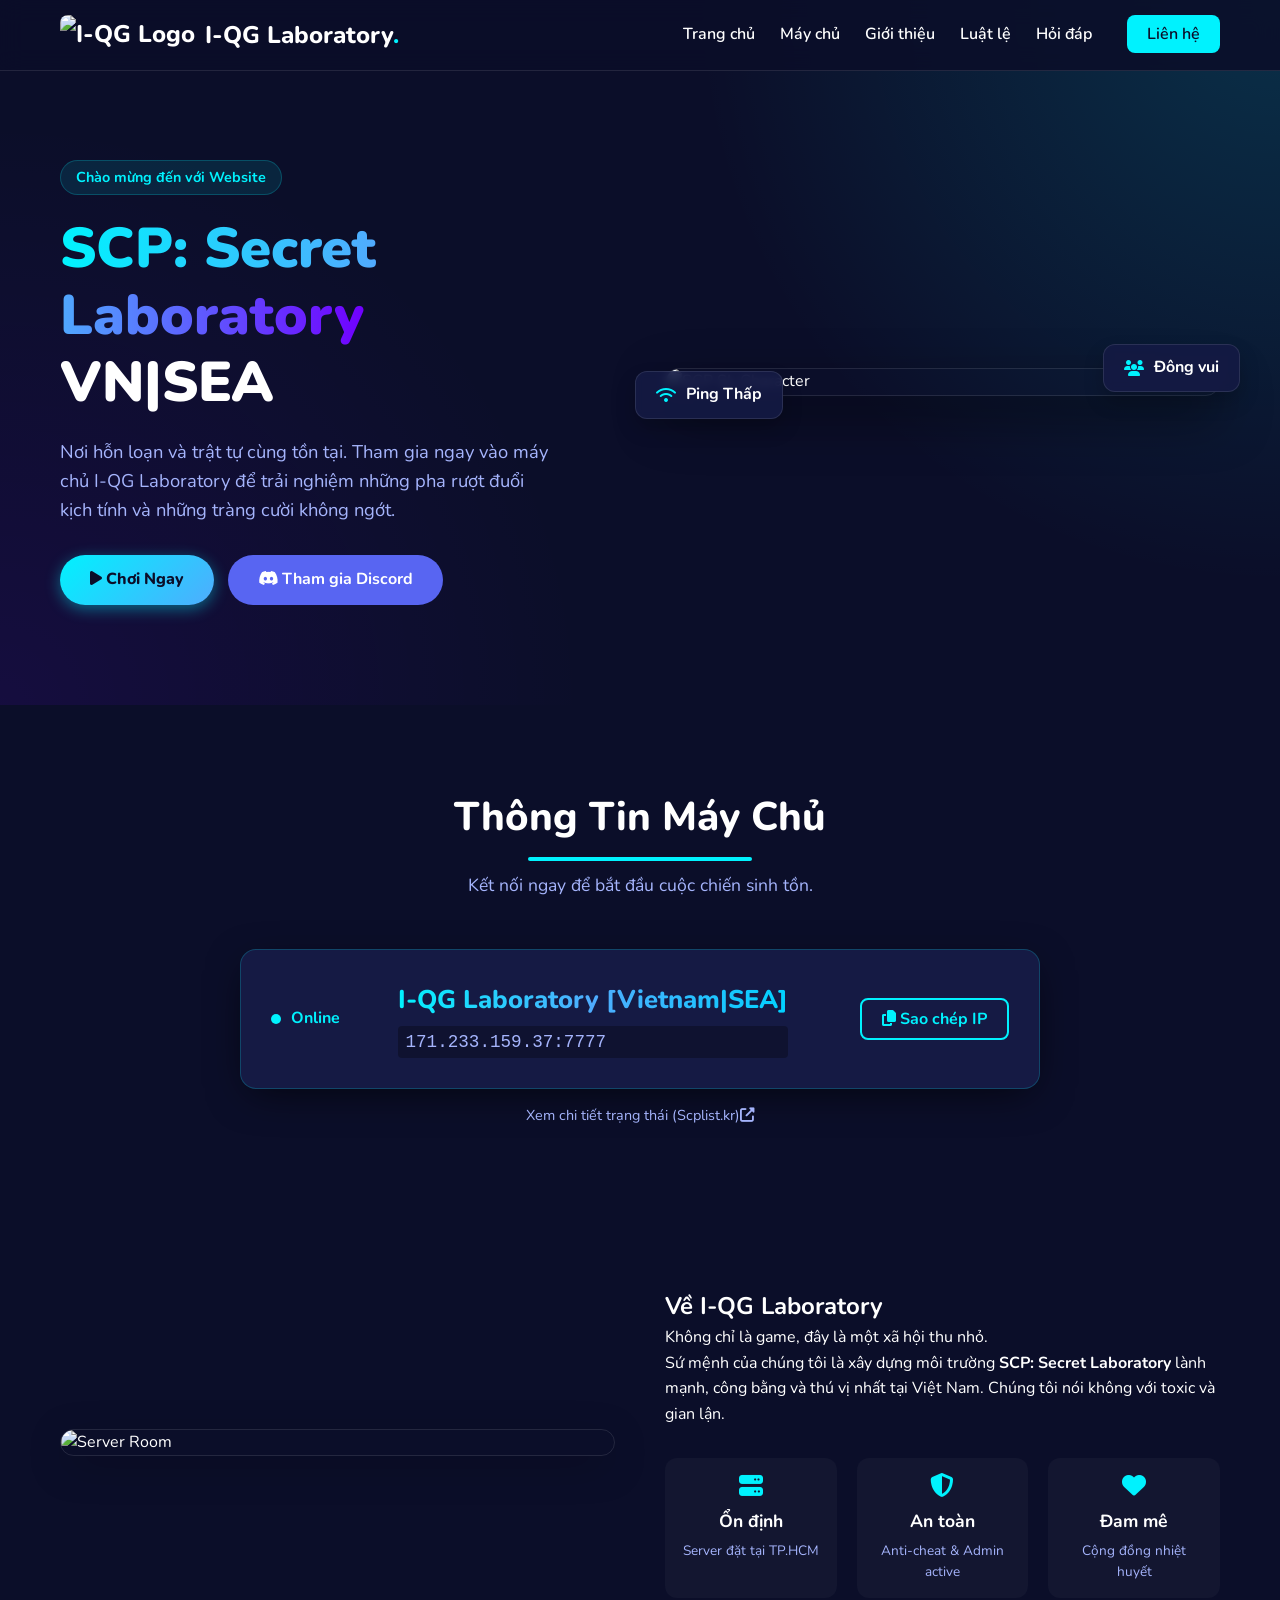
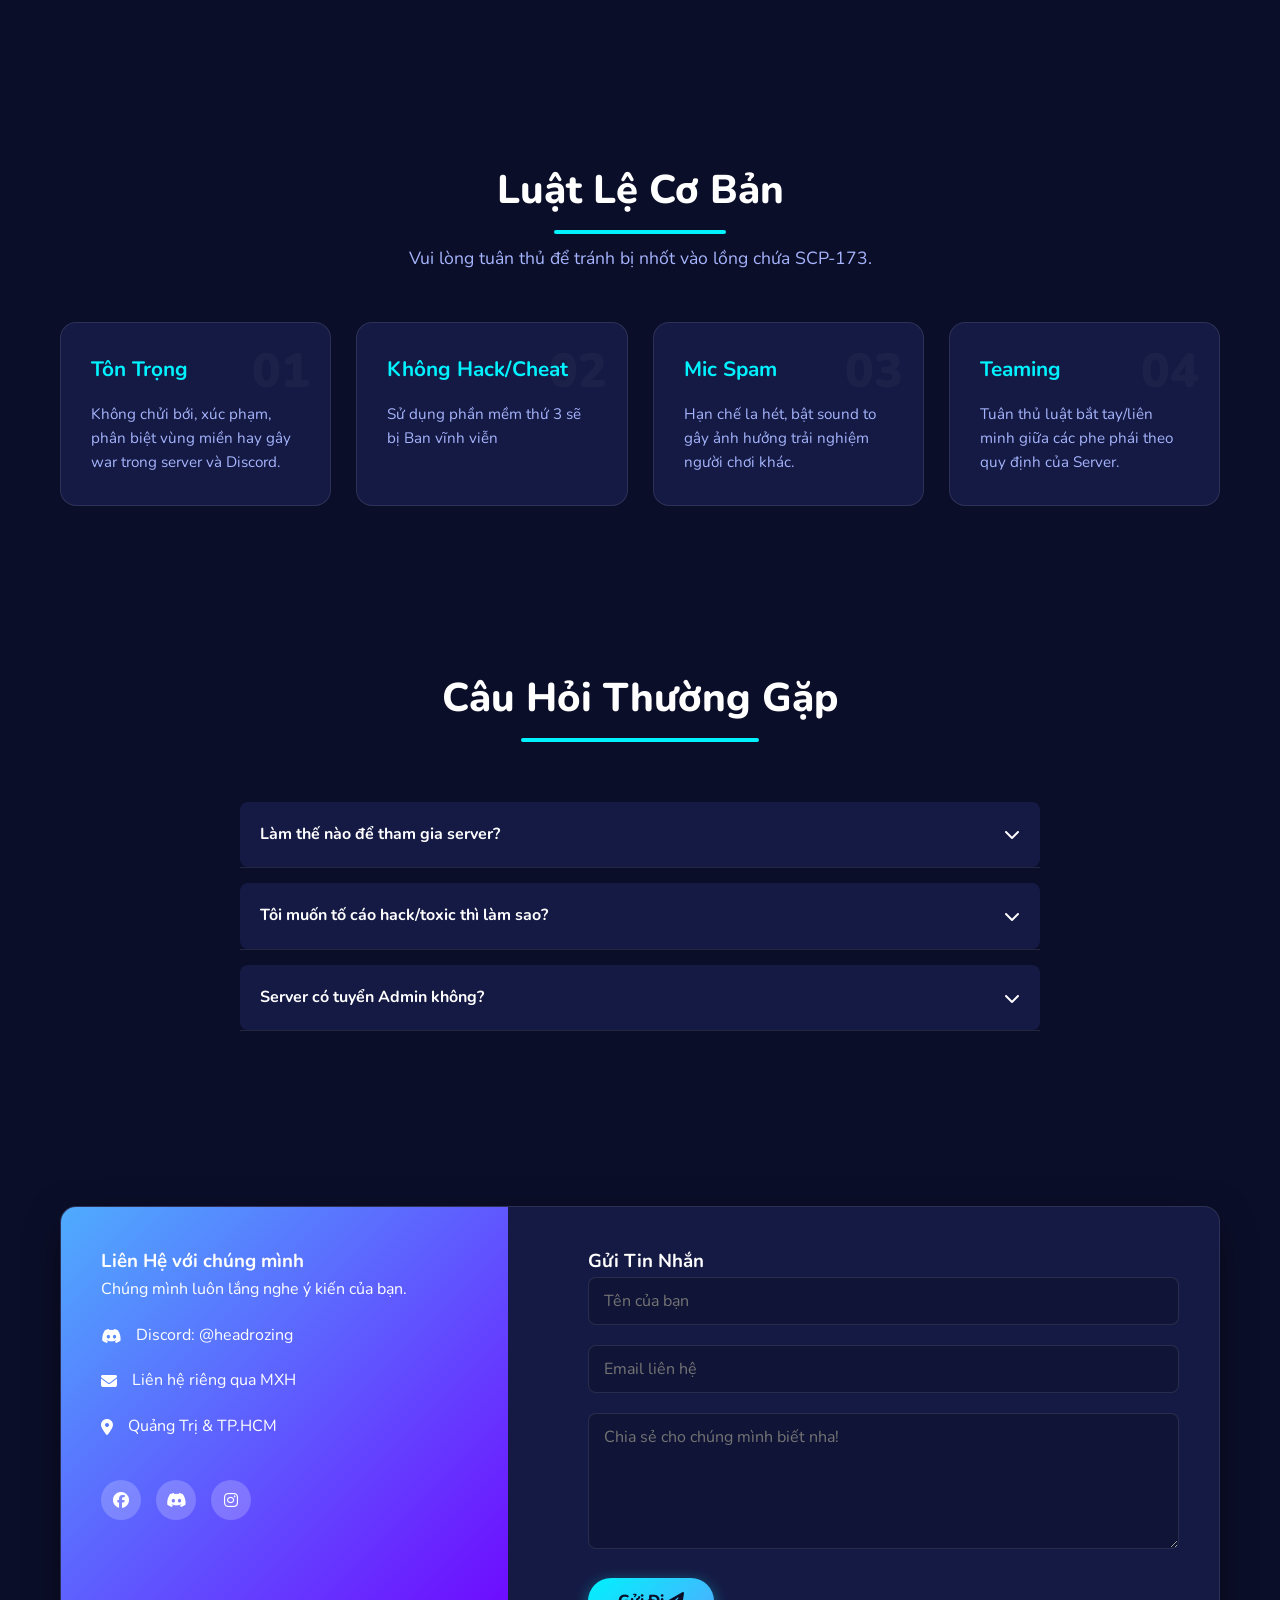
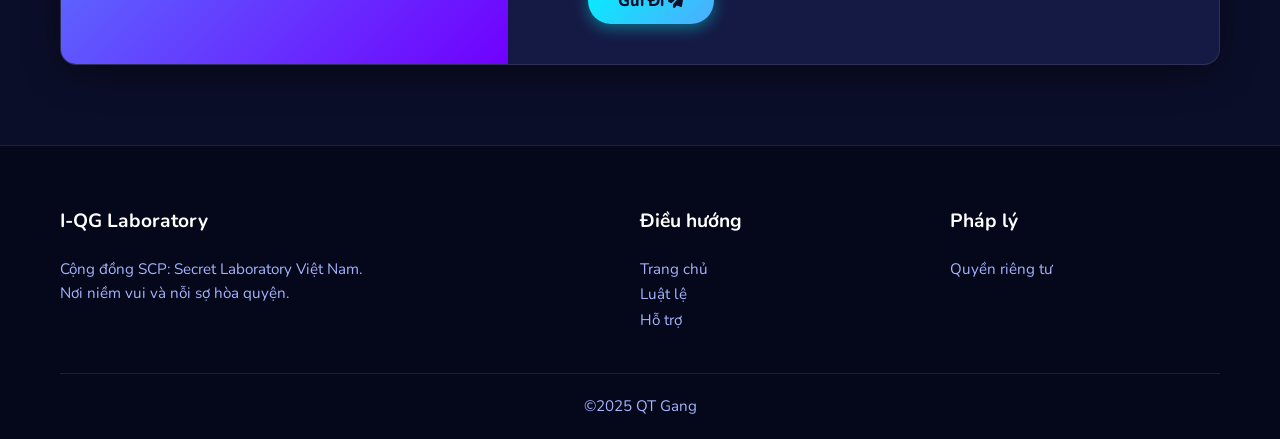
==== commit 38cd482e: "Play now & fix & QTG" ====
--- a/index.html
+++ b/index.html
@@ -9,6 +9,7 @@
     <link href="https://fonts.googleapis.com/css2?family=Nunito:wght@400;600;700;800;900&display=swap" rel="stylesheet">
     <link rel="stylesheet" href="https://cdnjs.cloudflare.com/ajax/libs/font-awesome/6.4.0/css/all.min.css">
     <link rel="stylesheet" href="style.css">
+    <link rel="shortcut icon" href="images/QTG.jpg" type="QTG Logo">
 </head>
 <body>
 
@@ -41,11 +42,11 @@
         <div class="container hero-container">
             <div class="hero-content reveal-left">
                 <div class="badge">Chào mừng đến với Website</div>
-                <h1>Cộng Đồng <br><span class="text-gradient">SCP: Secret Laboratory</span> <br>Việt Nam</h1>
+                <h1> <span class="text-gradient">SCP: Secret Laboratory</span> <br>VN|SEA</h1>
                 <p>Nơi hỗn loạn và trật tự cùng tồn tại. Tham gia ngay vào máy chủ I-QG Laboratory để trải nghiệm những pha rượt đuổi kịch tính và những tràng cười không ngớt.</p>
                 
                 <div class="hero-buttons">
-                    <a href="#server" class="btn btn-primary"><i class="fas fa-play"></i> Chơi Ngay</a>
+                    <a href="steam://connect/171.233.159.37:7777" class="btn btn-primary"><i class="fas fa-play"></i> Chơi Ngay</a>
                     <a href="https://discord.gg/NA9gNP43" target="_blank" class="btn btn-discord"><i class="fab fa-discord"></i> Tham gia Discord</a>
                 </div>
             </div>
@@ -77,15 +78,15 @@
                     <span class="pulse"></span> Online
                 </div>
                 <div class="server-details">
-                    <h3>I-QG Laboratory [Vietnam]</h3>
-                    <p class="server-ip" id="serverIp">27.74.237.111:7777
-</p> </div>
+                    <h3 class="server-name-gradient">I-QG Laboratory [Vietnam|SEA]</h3>
+                    <p class="server-ip" id="serverIp">171.233.159.37:7777</p> 
+                </div>
                 <button class="btn btn-outline" onclick="copyIP()">
                     <i class="fas fa-copy"></i> Sao chép IP
                 </button>
             </div>
             <div class="server-link-check reveal-bottom">
-                 <a href="https://scplist.kr/servers/94495" target="_blank">Xem chi tiết trạng thái (SCPList) <i class="fas fa-external-link-alt"></i></a>
+                 <a href="https://scplist.kr/servers/94495" target="_blank">Xem chi tiết trạng thái (Scplist.kr)<i class="fas fa-external-link-alt"></i></a>
             </div>
         </div>
     </section>
@@ -139,12 +140,12 @@
                 <div class="rule-card reveal-bottom" style="transition-delay: 0.1s;">
                     <div class="rule-icon">02</div>
                     <h3>Không Hack/Cheat</h3>
-                    <p>Sử dụng phần mềm thứ 3 sẽ bị Ban vĩnh viễn khỏi hệ thống I-QG.</p>
+                    <p>Sử dụng phần mềm thứ 3 sẽ bị Ban vĩnh viễn</p>
                 </div>
                 <div class="rule-card reveal-bottom" style="transition-delay: 0.2s;">
                     <div class="rule-icon">03</div>
                     <h3>Mic Spam</h3>
-                    <p>Hạn chế la hét, bật nhạc to gây ảnh hưởng trải nghiệm người chơi khác (trừ radio).</p>
+                    <p>Hạn chế la hét, bật sound to gây ảnh hưởng trải nghiệm người chơi khác.</p>
                 </div>
                 <div class="rule-card reveal-bottom" style="transition-delay: 0.3s;">
                     <div class="rule-icon">04</div>
@@ -196,8 +197,8 @@
         <div class="container">
             <div class="contact-wrapper reveal-bottom">
                 <div class="contact-info">
-                    <h3>Liên Hệ I-QG Lab</h3>
-                    <p>Chúng tôi luôn lắng nghe ý kiến đóng góp của bạn.</p>
+                    <h3>Liên Hệ với chúng mình</h3>
+                    <p>Chúng mình luôn lắng nghe ý kiến của bạn.</p>
                     
                     <div class="info-list">
                         <div class="item">
@@ -206,7 +207,7 @@
                         </div>
                         <div class="item">
                             <i class="fas fa-envelope"></i>
-                            <span>Liên hệ riêng qua FB & Instagram</span>
+                            <span>Liên hệ riêng qua MXH</span>
                         </div>
                         <div class="item">
                             <i class="fas fa-map-marker-alt"></i>
@@ -230,7 +231,7 @@
                         <input type="email" name="email" placeholder="Email liên hệ" required>
                     </div>
                     <div class="form-group">
-                        <textarea name="noi_dung" placeholder="Nội dung cần hỗ trợ..." rows="5" required></textarea>
+                        <textarea name="noi_dung" placeholder="Chia sẻ cho chúng mình biết nha!" rows="5" required></textarea>
                     </div>
                     <button type="submit" class="btn btn-primary full-width">Gửi Đi <i class="fas fa-paper-plane"></i></button>
                 </form>
@@ -243,7 +244,7 @@
             <div class="footer-content">
                 <div class="footer-brand">
                     <h4>I-QG Laboratory</h4>
-                    <p>Cộng đồng SCP: Secret Laboratory hàng đầu Việt Nam. Nơi niềm vui và nỗi sợ hòa quyện.</p>
+                    <p>Cộng đồng SCP: Secret Laboratory Việt Nam. <br>Nơi niềm vui và nỗi sợ hòa quyện.</p>
                 </div>
                 <div class="footer-links-group">
                     <h4>Điều hướng</h4>
@@ -262,7 +263,7 @@
                 </div>
             </div>
             <div class="footer-bottom">
-                <p>&copy; 2025 QT Gang. All rights reserved.</p>
+                <p>&copy;2025 QT Gang</p>
                 
             </div>
         </div>
--- a/style.css
+++ b/style.css
@@ -1,17 +1,17 @@
-/* --- 1. Variables & Reset --- */
+/* --- 1. Variables & Reset (MÀU MỚI: TƯƠI SÁNG & HIỆN ĐẠI) --- */
 :root {
-    --bg-dark: #0f172a;        /* Màu nền chính: Xanh đen thẫm */
-    --bg-card: #1e293b;        /* Màu nền thẻ */
-    --primary: #3b82f6;        /* Xanh dương hiện đại */
-    --secondary: #10b981;      /* Xanh lá neon */
-    --accent: #8b5cf6;         /* Tím */
-    --text-main: #f1f5f9;      /* Trắng sáng */
-    --text-muted: #94a3b8;     /* Xám nhạt */
+    --bg-dark: #0b0e29;        /* Xanh dương không gian sâu */
+    --bg-card: #151a44;        /* Xanh đậm thẻ */
+    --primary: #00f2fe;        /* Cyan neon tươi */
+    --secondary: #4facfe;      /* Xanh dương sáng */
+    --accent: #7000ff;         /* Tím neon */
+    --text-main: #ffffff;      
+    --text-muted: #a5b4fc;     /* Xám xanh nhạt */
     --border: rgba(255, 255, 255, 0.1);
-    --shadow: 0 10px 30px -10px rgba(0, 0, 0, 0.5);
-    --glass: rgba(30, 41, 59, 0.7);
+    --shadow: 0 10px 40px -10px rgba(0, 0, 0, 0.7);
+    --glass: rgba(21, 26, 68, 0.8);
     --radius: 16px;
-    --transition: all 0.3s ease;
+    --transition: all 0.3s cubic-bezier(0.4, 0, 0.2, 1);
 }
 
 * { margin: 0; padding: 0; box-sizing: border-box; font-family: 'Nunito', sans-serif; }
@@ -24,11 +24,22 @@
 /* --- 2. Typography & Utility --- */
 .container { max-width: 1200px; margin: 0 auto; padding: 0 20px; }
 .section-padding { padding: 80px 0; }
+
 .text-gradient {
-    background: linear-gradient(to right, var(--primary), var(--secondary));
+    background: linear-gradient(to right, var(--primary), var(--secondary), var(--accent));
     -webkit-background-clip: text;
     -webkit-text-fill-color: transparent;
-}
+    font-weight: 900;
+}
+
+.server-name-gradient {
+    background: linear-gradient(to right, #00f2fe, #4facfe, #00d2ff);
+    -webkit-background-clip: text;
+    -webkit-text-fill-color: transparent;
+    font-weight: 800;
+    font-size: 1.6rem !important;
+}
+
 .section-header { text-align: center; margin-bottom: 50px; max-width: 700px; margin-left: auto; margin-right: auto; }
 .section-header h2 { font-size: 2.5rem; font-weight: 800; margin-bottom: 10px; position: relative; display: inline-block; }
 .section-header h2::after {
@@ -44,30 +55,30 @@
     transition: var(--transition);
 }
 .btn-primary { 
-    background: linear-gradient(135deg, var(--primary), var(--accent)); 
-    color: white; box-shadow: 0 4px 15px rgba(59, 130, 246, 0.4); 
-}
-.btn-primary:hover { transform: translateY(-3px); box-shadow: 0 8px 25px rgba(59, 130, 246, 0.6); }
+    background: linear-gradient(135deg, var(--primary), var(--secondary)); 
+    color: #0b0e29; font-weight: 800; box-shadow: 0 4px 15px rgba(0, 242, 254, 0.4); 
+}
+.btn-primary:hover { transform: translateY(-3px) scale(1.05); box-shadow: 0 8px 25px rgba(0, 242, 254, 0.6); }
 .btn-discord { background: #5865F2; color: white; margin-left: 10px; }
 .btn-discord:hover { background: #4752c4; transform: translateY(-3px); }
 .btn-outline {
     background: transparent; border: 2px solid var(--primary); color: var(--primary);
     padding: 8px 20px; border-radius: 8px; margin-left: 15px;
 }
-.btn-outline:hover { background: var(--primary); color: white; }
-.btn-nav { background: var(--primary); color: white !important; padding: 8px 20px !important; border-radius: 8px; margin-left: 10px;}
-.btn-nav:hover { background: #2563eb; }
+.btn-outline:hover { background: var(--primary); color: #0b0e29; }
+.btn-nav { background: var(--primary); color: #0b0e29 !important; padding: 8px 20px !important; border-radius: 8px; margin-left: 10px;}
+.btn-nav:hover { background: var(--secondary); }
 
 /* --- 3. Header --- */
 .header {
     position: fixed; top: 0; width: 100%; z-index: 1000;
-    background: rgba(15, 23, 42, 0.85); backdrop-filter: blur(12px);
+    background: rgba(11, 14, 41, 0.85); backdrop-filter: blur(12px);
     border-bottom: 1px solid var(--border); padding: 15px 0;
 }
 .navbar { display: flex; justify-content: space-between; align-items: center; }
 .logo { display: flex; align-items: center; gap: 10px; font-size: 1.5rem; font-weight: 800; }
 .logo-img-wrapper img { height: 40px; border-radius: 8px; }
-.logo .highlight { color: var(--secondary); }
+.logo .highlight { color: var(--primary); }
 
 .nav-menu { display: flex; align-items: center; gap: 25px; }
 .nav-link { font-weight: 600; font-size: 1rem; position: relative; }
@@ -82,12 +93,13 @@
 /* --- 4. Hero Section --- */
 .hero {
     position: relative; padding: 160px 0 100px; overflow: hidden;
-    background: radial-gradient(circle at top right, rgba(59, 130, 246, 0.15), transparent 40%);
+    background: radial-gradient(circle at top right, rgba(0, 242, 254, 0.15), transparent 40%),
+                radial-gradient(circle at bottom left, rgba(112, 0, 255, 0.1), transparent 40%);
 }
 .hero-container { display: grid; grid-template-columns: 1fr 1fr; gap: 50px; align-items: center; }
 .badge {
-    display: inline-block; padding: 5px 15px; background: rgba(16, 185, 129, 0.1);
-    color: var(--secondary); border: 1px solid rgba(16, 185, 129, 0.2);
+    display: inline-block; padding: 5px 15px; background: rgba(0, 242, 254, 0.1);
+    color: var(--primary); border: 1px solid rgba(0, 242, 254, 0.2);
     border-radius: 20px; font-weight: 700; font-size: 0.9rem; margin-bottom: 20px;
 }
 .hero-content h1 { font-size: 3.5rem; line-height: 1.2; margin-bottom: 20px; font-weight: 900; }
@@ -101,11 +113,11 @@
 
 /* Floating Cards Animation */
 .floating-card {
-    position: absolute; background: rgba(30, 41, 59, 0.9); backdrop-filter: blur(5px);
+    position: absolute; background: rgba(21, 26, 68, 0.9); backdrop-filter: blur(5px);
     padding: 10px 20px; border-radius: 12px; display: flex; align-items: center; gap: 10px;
     box-shadow: 0 10px 20px rgba(0,0,0,0.2); border: 1px solid var(--border); font-weight: 700;
 }
-.floating-card i { color: var(--secondary); }
+.floating-card i { color: var(--primary); }
 .card-1 { top: 10%; left: -30px; animation: float 5s ease-in-out infinite 1s; }
 .card-2 { bottom: 15%; right: -20px; animation: float 7s ease-in-out infinite 0.5s; }
 
@@ -113,13 +125,13 @@
 .server-box {
     background: var(--bg-card); border-radius: var(--radius); padding: 30px;
     display: flex; align-items: center; justify-content: space-between; flex-wrap: wrap;
-    border: 1px solid var(--border); box-shadow: var(--shadow);
+    border: 1px solid rgba(0, 242, 254, 0.2); box-shadow: var(--shadow);
     max-width: 800px; margin: 0 auto;
 }
-.server-status { display: flex; align-items: center; gap: 10px; color: var(--secondary); font-weight: 700; }
-.pulse { width: 10px; height: 10px; background: var(--secondary); border-radius: 50%; box-shadow: 0 0 0 0 rgba(16, 185, 129, 0.7); animation: pulse 2s infinite; }
+.server-status { display: flex; align-items: center; gap: 10px; color: var(--primary); font-weight: 700; }
+.pulse { width: 10px; height: 10px; background: var(--primary); border-radius: 50%; box-shadow: 0 0 0 0 rgba(0, 242, 254, 0.7); animation: pulse 2s infinite; }
 .server-details h3 { font-size: 1.5rem; margin-bottom: 5px; }
-.server-ip { font-family: monospace; font-size: 1.1rem; color: var(--text-muted); background: rgba(0,0,0,0.2); padding: 2px 8px; border-radius: 4px; }
+.server-ip { font-family: monospace; font-size: 1.1rem; color: var(--text-muted); background: rgba(0,0,0,0.3); padding: 2px 8px; border-radius: 4px; }
 .server-link-check { text-align: center; margin-top: 15px; font-size: 0.9rem; }
 .server-link-check a { color: var(--text-muted); }
 .server-link-check a:hover { color: var(--primary); }
@@ -133,18 +145,18 @@
 .stat-item h4 { margin-bottom: 5px; font-size: 1.1rem; }
 .stat-item p { font-size: 0.85rem; color: var(--text-muted); }
 
-/* --- 7. Rules (New) --- */
+/* --- 7. Rules --- */
 .rules-grid { display: grid; grid-template-columns: repeat(auto-fit, minmax(250px, 1fr)); gap: 25px; }
 .rule-card {
     background: var(--bg-card); padding: 30px; border-radius: var(--radius);
     border: 1px solid var(--border); transition: var(--transition); position: relative; overflow: hidden;
 }
-.rule-card:hover { transform: translateY(-5px); border-color: var(--primary); }
+.rule-card:hover { transform: translateY(-5px); border-color: var(--primary); box-shadow: 0 0 15px rgba(0, 242, 254, 0.1); }
 .rule-icon {
-    font-size: 3rem; font-weight: 900; color: rgba(255,255,255,0.05);
+    font-size: 3rem; font-weight: 900; color: rgba(255,255,255,0.03);
     position: absolute; top: 10px; right: 20px;
 }
-.rule-card h3 { color: var(--secondary); margin-bottom: 15px; font-size: 1.3rem; }
+.rule-card h3 { color: var(--primary); margin-bottom: 15px; font-size: 1.3rem; }
 .rule-card p { color: var(--text-muted); font-size: 0.95rem; }
 
 /* --- 8. FAQ --- */
@@ -155,13 +167,13 @@
     align-items: center; font-weight: 700; background: var(--bg-card);
     border-radius: 8px; transition: var(--transition);
 }
-.faq-question:hover { background: rgba(59, 130, 246, 0.1); color: var(--primary); }
+.faq-question:hover { background: rgba(0, 242, 254, 0.1); color: var(--primary); }
 .faq-answer {
     max-height: 0; overflow: hidden; transition: max-height 0.3s ease;
     padding: 0 20px; color: var(--text-muted);
 }
 .faq-answer p { margin: 15px 0; }
-.faq-question.active i { transform: rotate(180deg); }
+.faq-question.active i { transform: rotate(180deg); color: var(--primary); }
 
 /* --- 9. Contact --- */
 .contact-wrapper {
@@ -170,7 +182,7 @@
     box-shadow: var(--shadow); border: 1px solid var(--border);
 }
 .contact-info {
-    background: linear-gradient(135deg, var(--primary), var(--accent));
+    background: linear-gradient(135deg, var(--secondary), var(--accent));
     padding: 40px; color: white;
 }
 .info-list .item { display: flex; align-items: center; gap: 15px; margin: 20px 0; }
@@ -179,23 +191,22 @@
     width: 40px; height: 40px; border-radius: 50%; background: rgba(255,255,255,0.2);
     display: flex; align-items: center; justify-content: center; transition: var(--transition);
 }
-.social-links a:hover { background: white; color: var(--primary); }
+.social-links a:hover { background: white; color: var(--secondary); transform: translateY(-3px); }
 
 .contact-form { padding: 40px; }
 .form-group { margin-bottom: 20px; }
 .form-group input, .form-group textarea {
-    width: 100%; padding: 12px 15px; background: var(--bg-dark);
+    width: 100%; padding: 12px 15px; background: rgba(0,0,0,0.2);
     border: 1px solid var(--border); border-radius: 8px; color: white;
     font-size: 1rem; transition: var(--transition);
 }
 .form-group input:focus, .form-group textarea:focus {
-    border-color: var(--primary); outline: none; box-shadow: 0 0 0 3px rgba(59, 130, 246, 0.2);
-}
-.full-width { width: 100%; border-radius: 8px; }
+    border-color: var(--primary); outline: none; box-shadow: 0 0 0 3px rgba(0, 242, 254, 0.2);
+}
 
 /* --- 10. Footer --- */
 .footer {
-    background: #020617; padding: 60px 0 20px; border-top: 1px solid var(--border);
+    background: #05071a; padding: 60px 0 20px; border-top: 1px solid var(--border);
 }
 .footer-content {
     display: grid; grid-template-columns: 2fr 1fr 1fr; gap: 40px; margin-bottom: 40px;
@@ -203,21 +214,20 @@
 .footer h4 { color: white; margin-bottom: 20px; font-size: 1.2rem; }
 .footer p, .footer a { color: var(--text-muted); font-size: 0.95rem; }
 .footer a:hover { color: var(--primary); padding-left: 5px; }
-.footer-links-group ul li { margin-bottom: 10px; }
 .footer-bottom { text-align: center; border-top: 1px solid var(--border); padding-top: 20px; }
 
-/* --- Animations --- */
+/* Animations */
 @keyframes float {
     0%, 100% { transform: translateY(0); }
     50% { transform: translateY(-15px); }
 }
 @keyframes pulse {
-    0% { transform: scale(0.95); box-shadow: 0 0 0 0 rgba(16, 185, 129, 0.7); }
-    70% { transform: scale(1); box-shadow: 0 0 0 10px rgba(16, 185, 129, 0); }
-    100% { transform: scale(0.95); box-shadow: 0 0 0 0 rgba(16, 185, 129, 0); }
-}
-
-/* Scroll Reveal Classes (JS handles adding 'active') */
+    0% { transform: scale(0.95); box-shadow: 0 0 0 0 rgba(0, 242, 254, 0.7); }
+    70% { transform: scale(1); box-shadow: 0 0 0 10px rgba(0, 242, 254, 0); }
+    100% { transform: scale(0.95); box-shadow: 0 0 0 0 rgba(0, 242, 254, 0); }
+}
+
+/* Scroll Reveal */
 .reveal-left, .reveal-right, .reveal-bottom {
     opacity: 0; transition: all 0.8s ease;
 }
@@ -226,21 +236,16 @@
 .reveal-bottom { transform: translateY(30px); }
 .reveal-active { opacity: 1; transform: translate(0, 0); }
 
-/* --- Responsive --- */
+/* Responsive */
 @media (max-width: 992px) {
     .hero-container, .row, .contact-wrapper { grid-template-columns: 1fr; text-align: center; }
     .hero-buttons { justify-content: center; display: flex; }
     .hero-image { order: -1; margin-bottom: 30px; }
-    .image-wrapper { max-width: 400px; margin: 0 auto; }
     .nav-menu {
         position: fixed; top: 0; right: -100%; height: 100vh; width: 70%;
         background: var(--bg-card); flex-direction: column; padding-top: 80px;
-        transition: 0.4s; box-shadow: -5px 0 15px rgba(0,0,0,0.5);
+        transition: 0.4s;
     }
     .nav-menu.active { right: 0; }
-    .menu-toggle { display: block; z-index: 1001; }
-    .stats-grid { grid-template-columns: 1fr; }
-    .server-box { flex-direction: column; text-align: center; gap: 20px; }
-    .btn-outline { margin: 0; }
-    .footer-content { grid-template-columns: 1fr; text-align: center; }
-}   +    .menu-toggle { display: block; }
+}
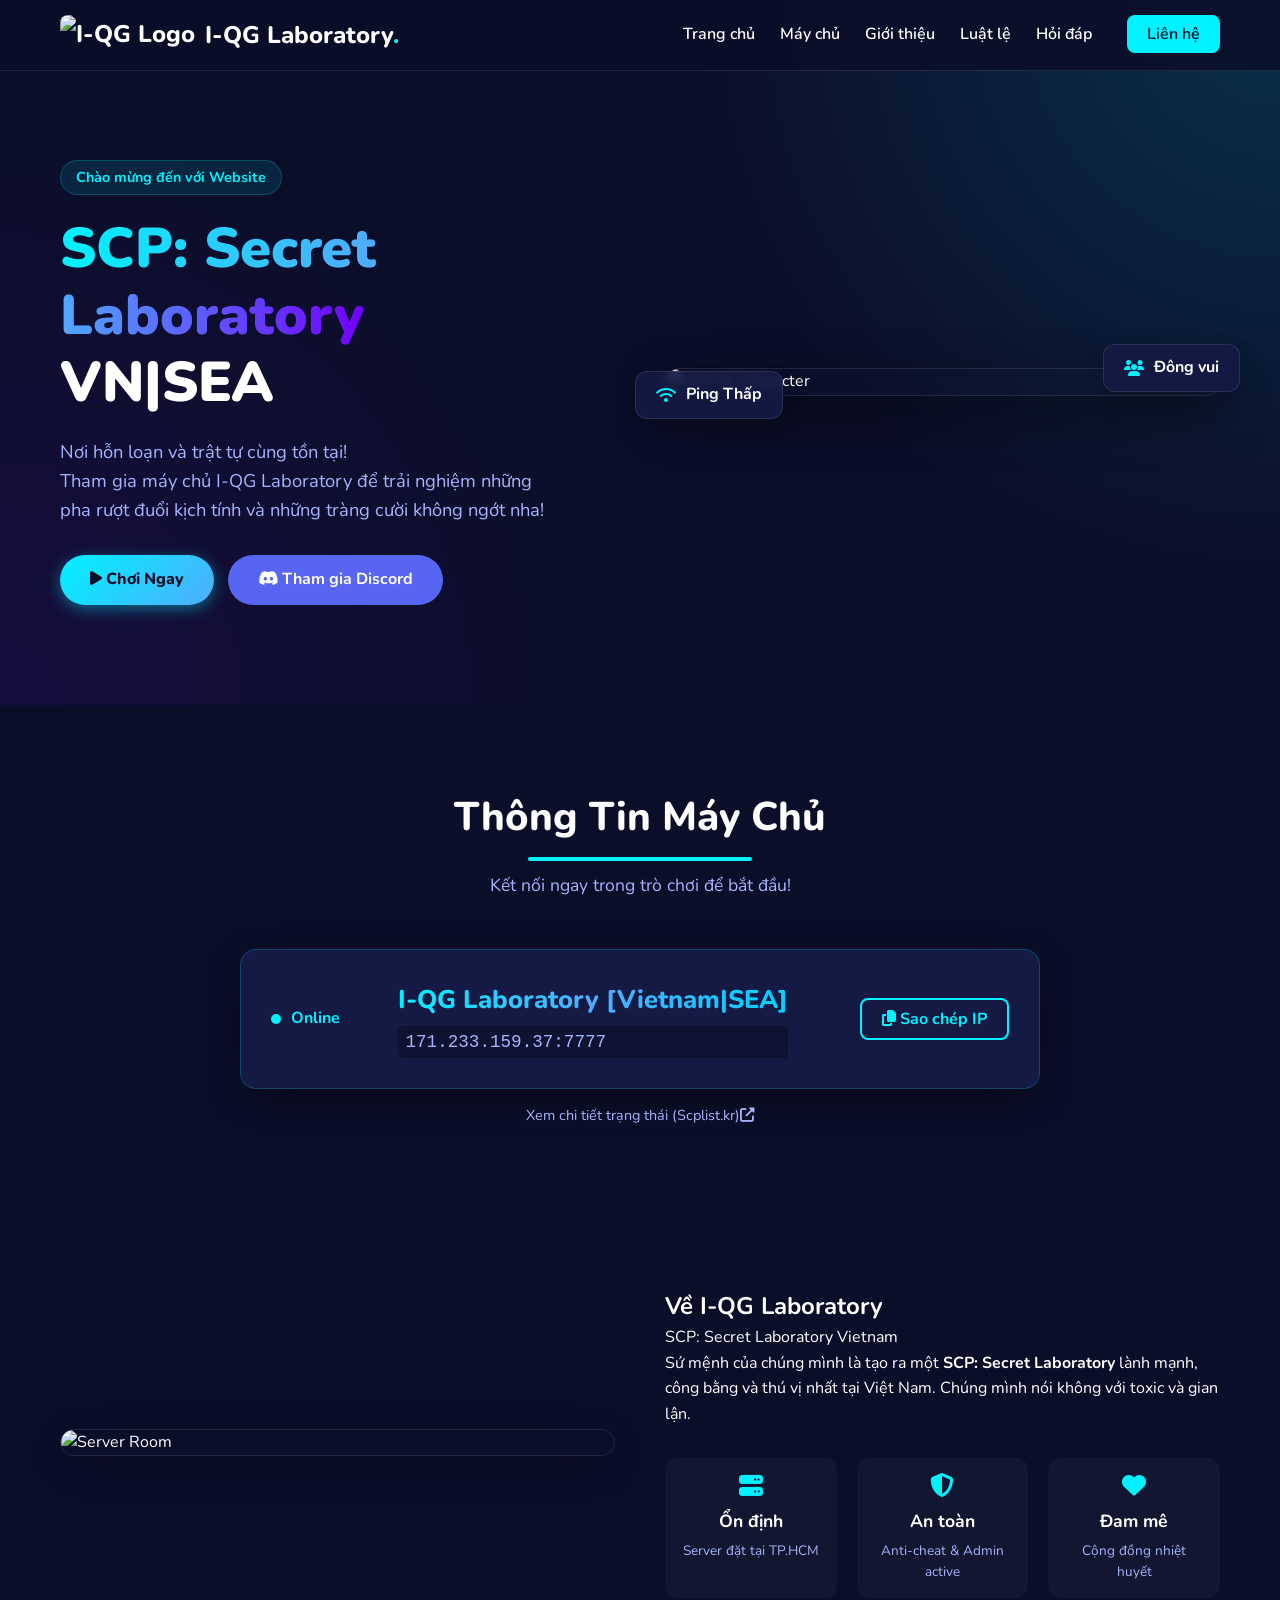
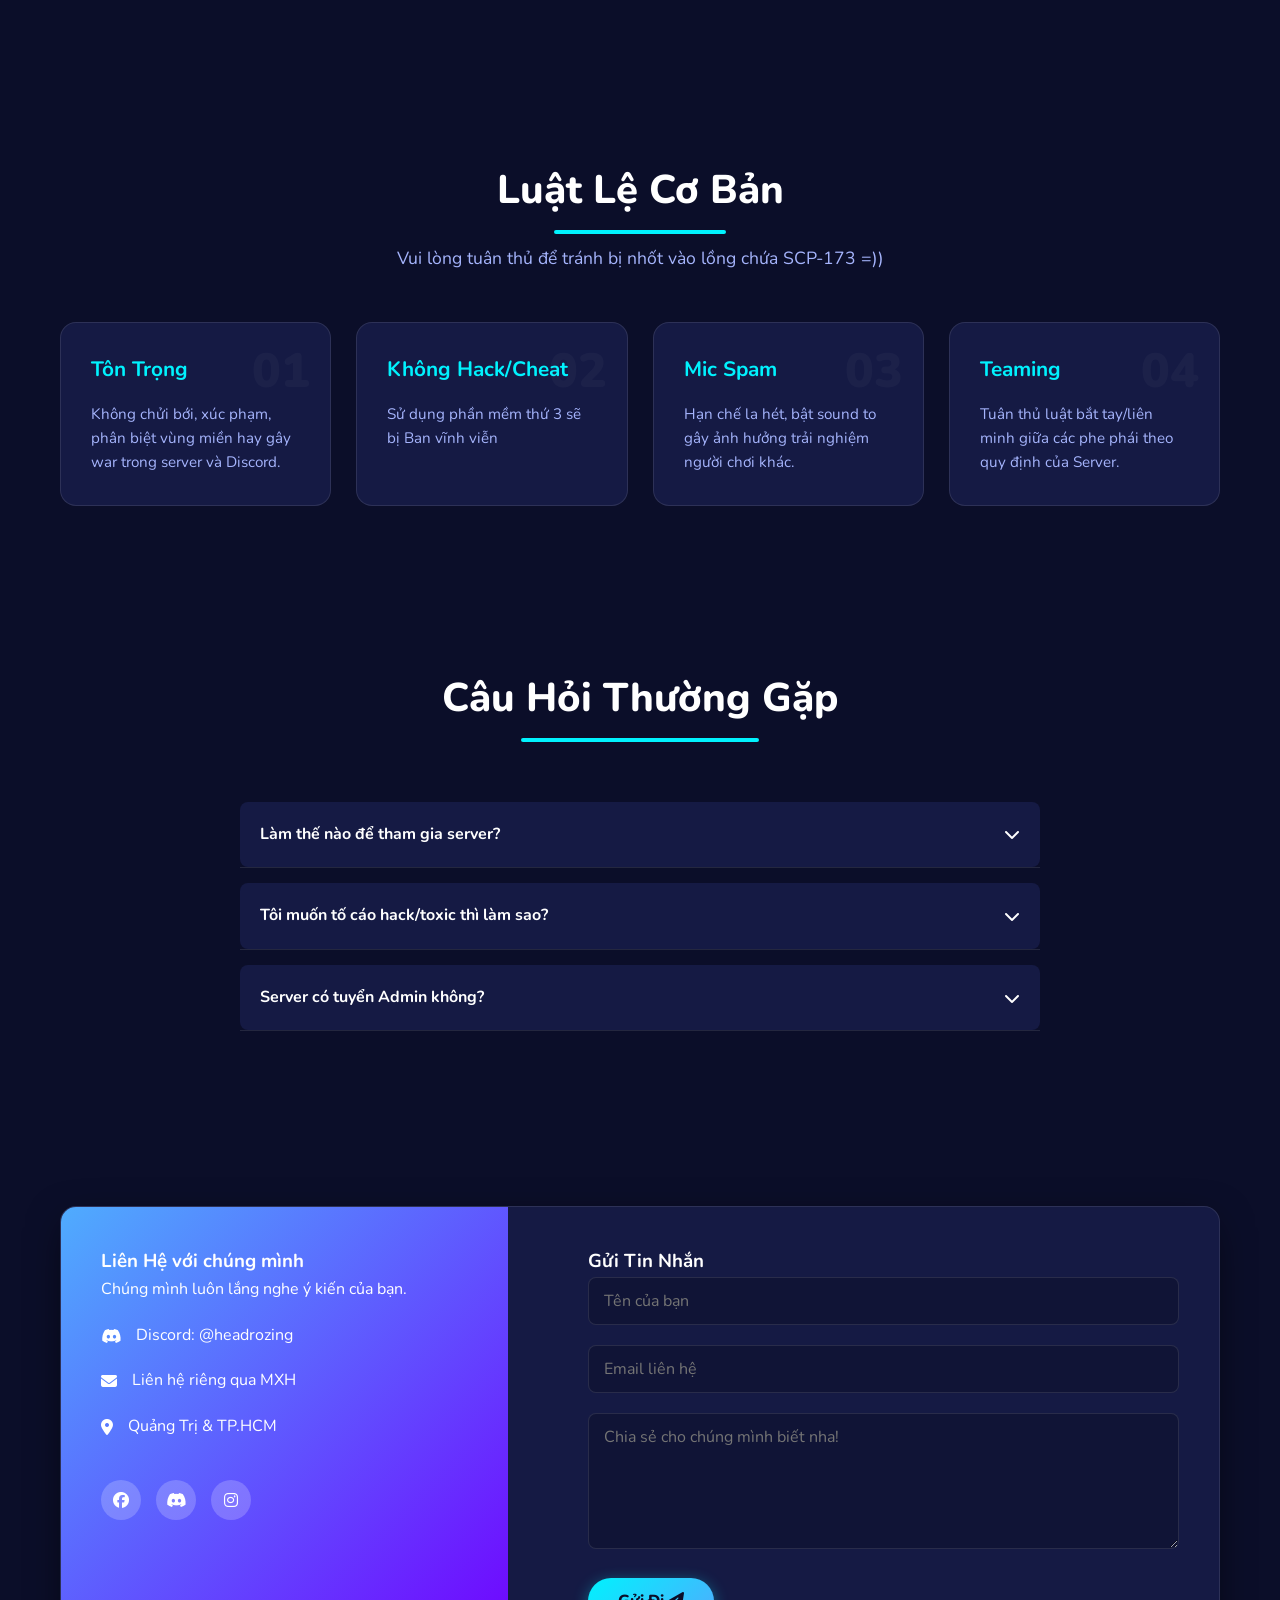
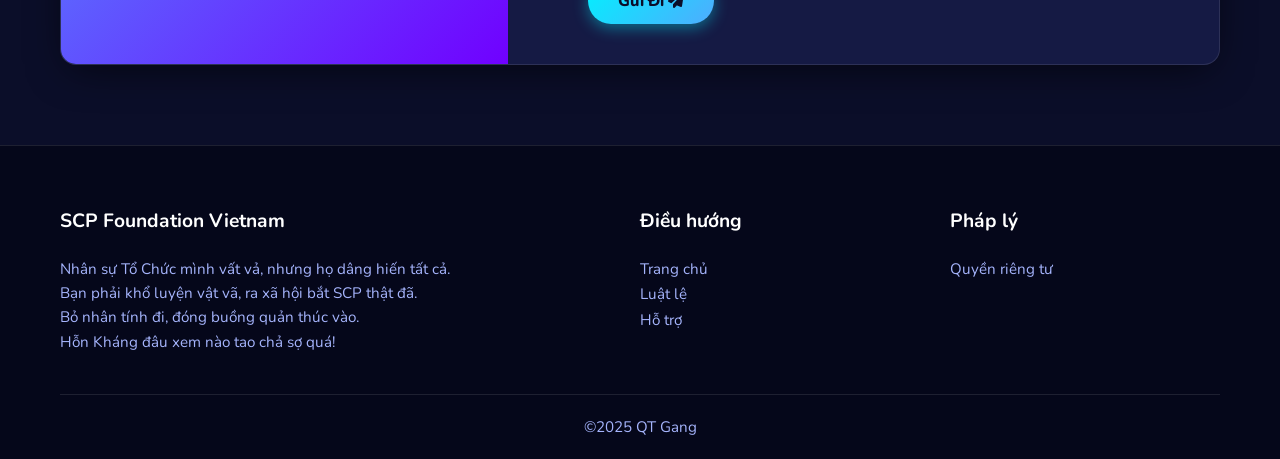
==== commit b73a9779: "Update text" ====
--- a/index.html
+++ b/index.html
@@ -43,7 +43,7 @@
             <div class="hero-content reveal-left">
                 <div class="badge">Chào mừng đến với Website</div>
                 <h1> <span class="text-gradient">SCP: Secret Laboratory</span> <br>VN|SEA</h1>
-                <p>Nơi hỗn loạn và trật tự cùng tồn tại. Tham gia ngay vào máy chủ I-QG Laboratory để trải nghiệm những pha rượt đuổi kịch tính và những tràng cười không ngớt.</p>
+                <p>Nơi hỗn loạn và trật tự cùng tồn tại! <br>Tham gia máy chủ I-QG Laboratory để trải nghiệm những pha rượt đuổi kịch tính và những tràng cười không ngớt nha!</p>
                 
                 <div class="hero-buttons">
                     <a href="steam://connect/171.233.159.37:7777" class="btn btn-primary"><i class="fas fa-play"></i> Chơi Ngay</a>
@@ -70,7 +70,7 @@
         <div class="container">
             <div class="section-header reveal-bottom">
                 <h2>Thông Tin Máy Chủ</h2>
-                <p>Kết nối ngay để bắt đầu cuộc chiến sinh tồn.</p>
+                <p>Kết nối ngay trong trò chơi để bắt đầu!</p>
             </div>
             
             <div class="server-box reveal-bottom">
@@ -99,8 +99,8 @@
                 </div>
                 <div class="col-text reveal-right">
                     <h2>Về I-QG Laboratory</h2>
-                    <p class="lead">Không chỉ là game, đây là một xã hội thu nhỏ.</p>
-                    <p>Sứ mệnh của chúng tôi là xây dựng môi trường <strong>SCP: Secret Laboratory</strong> lành mạnh, công bằng và thú vị nhất tại Việt Nam. Chúng tôi nói không với toxic và gian lận.</p>
+                    <p class="lead">SCP: Secret Laboratory Vietnam</p>
+                    <p>Sứ mệnh của chúng mình là tạo ra một <strong>SCP: Secret Laboratory</strong> lành mạnh, công bằng và thú vị nhất tại Việt Nam. Chúng mình nói không với toxic và gian lận.</p>
                     
                     <div class="stats-grid">
                         <div class="stat-item">
@@ -128,7 +128,7 @@
         <div class="container">
             <div class="section-header reveal-bottom">
                 <h2>Luật Lệ Cơ Bản</h2>
-                <p>Vui lòng tuân thủ để tránh bị nhốt vào lồng chứa SCP-173.</p>
+                <p>Vui lòng tuân thủ để tránh bị nhốt vào lồng chứa SCP-173 =))</p>
             </div>
 
             <div class="rules-grid">
@@ -168,7 +168,7 @@
                         <i class="fas fa-chevron-down"></i>
                     </div>
                     <div class="faq-answer">
-                        <p>Bạn chỉ cần vào game, chọn mục "Direct Connect" và nhập IP của chúng tôi, hoặc tìm kiếm "I-QG" trong danh sách server Việt Nam.</p>
+                        <p>Bạn chỉ cần vào game, chọn mục "Direct Connect" và nhập IP của chúng tôi, hoặc tìm kiếm "I-QG" trong danh sách các server.</p>
                     </div>
                 </div>
                 <div class="faq-item">
@@ -243,8 +243,15 @@
         <div class="container">
             <div class="footer-content">
                 <div class="footer-brand">
-                    <h4>I-QG Laboratory</h4>
-                    <p>Cộng đồng SCP: Secret Laboratory Việt Nam. <br>Nơi niềm vui và nỗi sợ hòa quyện.</p>
+                    <h4>SCP Foundation Vietnam</h4>
+                <p><span>Nhân sự Tổ Chức mình vất vả, nhưng họ dâng hiến tất cả.
+                <br>Bạn phải khổ luyện vật vã, ra xã hội bắt SCP thật đã.
+                <br>Bỏ nhân tính đi, đóng buồng quản thúc vào.
+                <br>Hỗn Kháng đâu xem nào tao chả sợ quá!
+                    
+
+</p>
+</span>
                 </div>
                 <div class="footer-links-group">
                     <h4>Điều hướng</h4>
@@ -271,4 +278,4 @@
 
     <script src="script.js"></script>
 </body>
-</html>+</html>
--- a/style.css
+++ b/style.css
@@ -1,4 +1,4 @@
-/* --- 1. Variables & Reset (MÀU MỚI: TƯƠI SÁNG & HIỆN ĐẠI) --- */
+/* --- 1. Variables & Reset | Màu sắc chủ đề web --- */
 :root {
     --bg-dark: #0b0e29;        /* Xanh dương không gian sâu */
     --bg-card: #151a44;        /* Xanh đậm thẻ */
@@ -248,4 +248,5 @@
     }
     .nav-menu.active { right: 0; }
     .menu-toggle { display: block; }
-}+}
+/* headrozing */
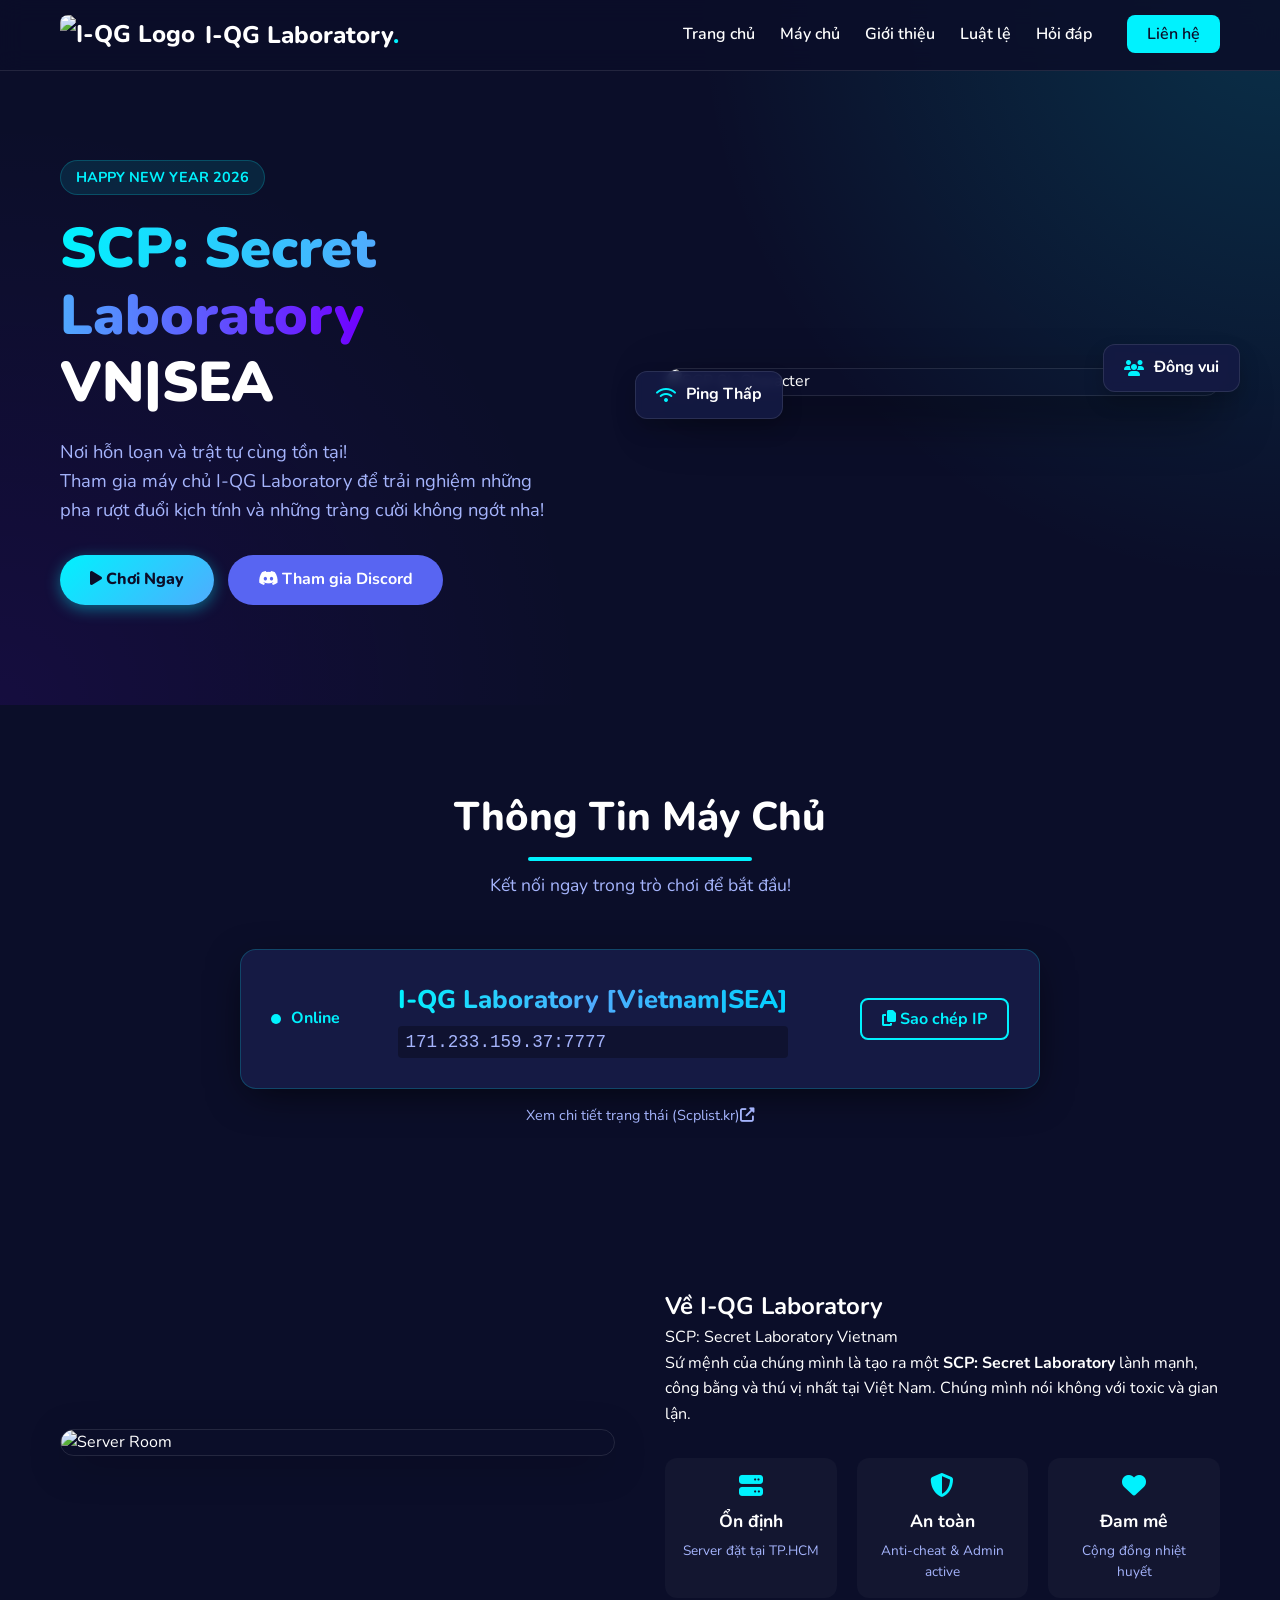
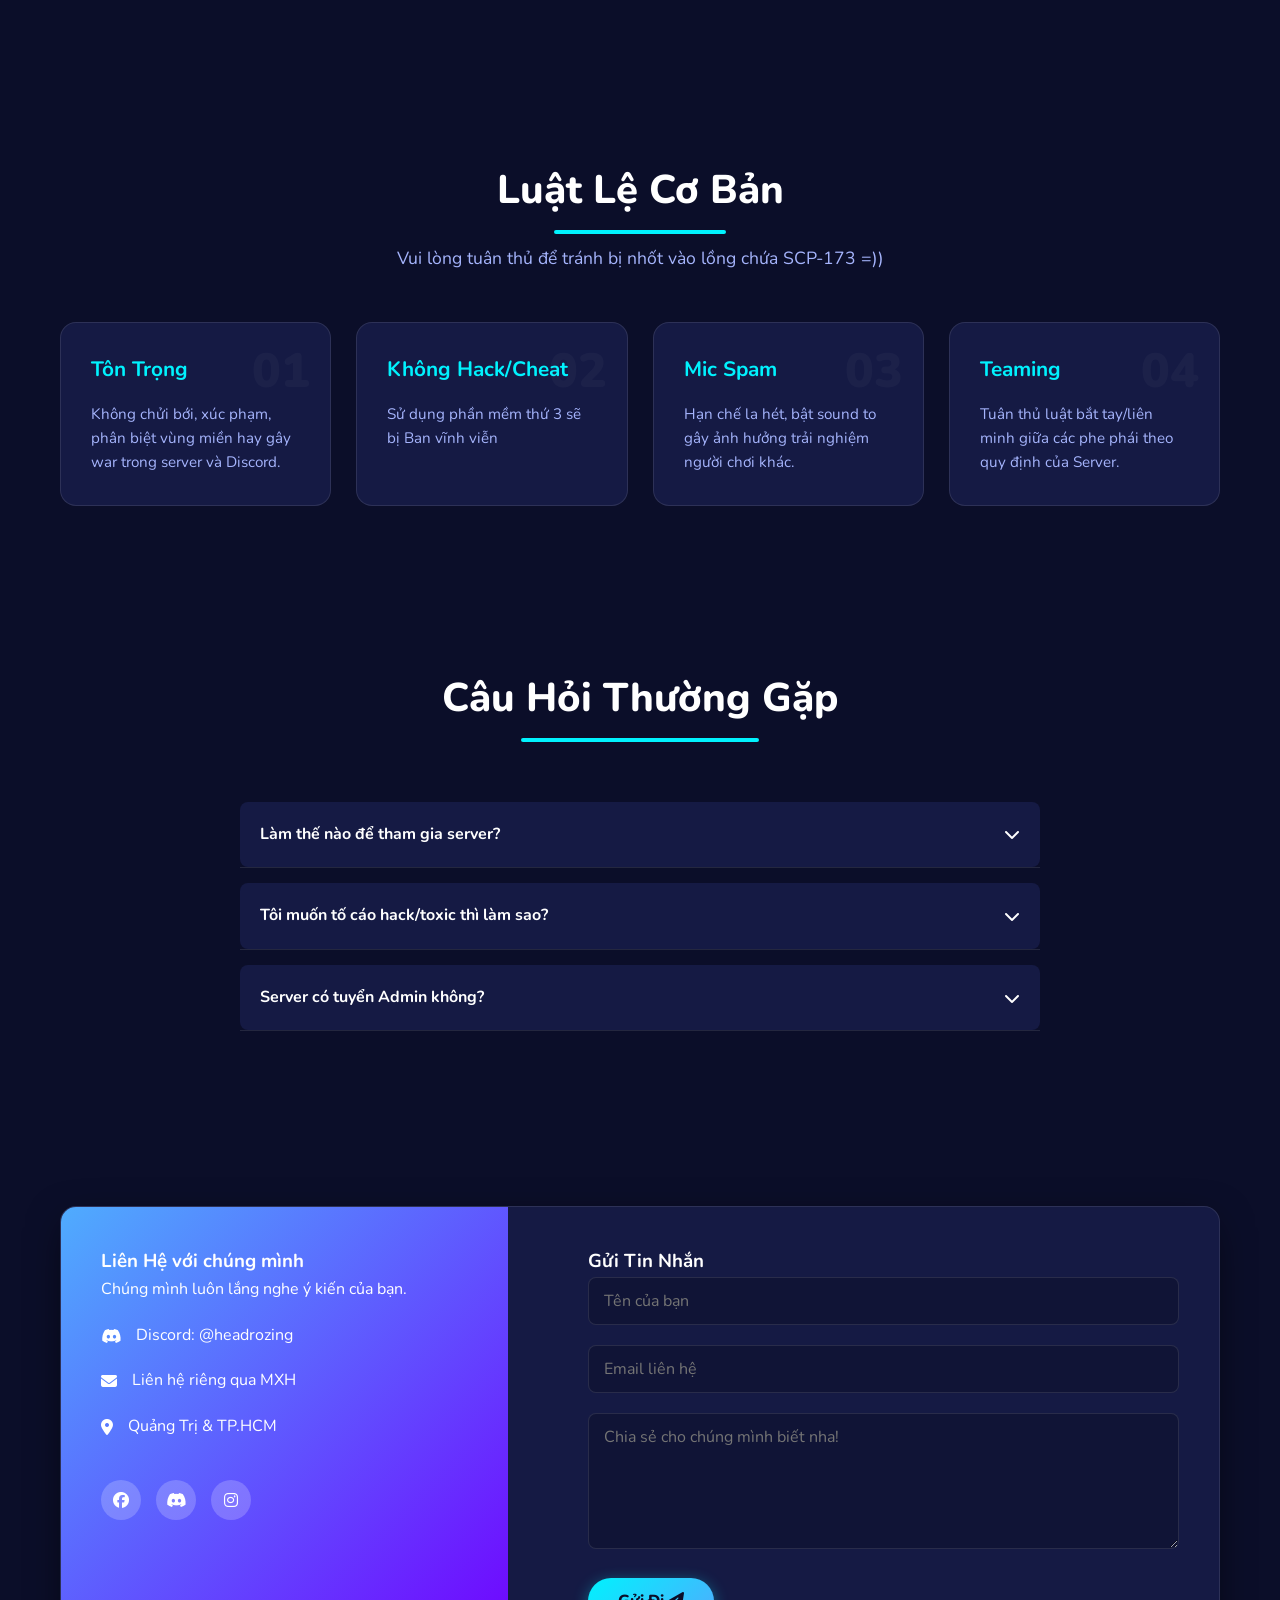
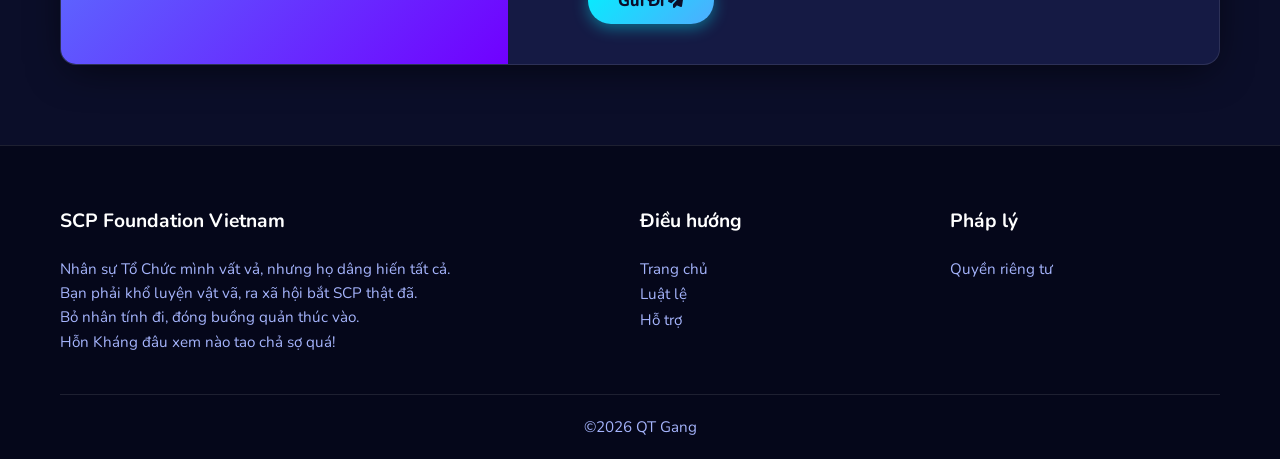
==== commit aebbe4d2: "2026 Update" ====
--- a/index.html
+++ b/index.html
@@ -41,7 +41,7 @@
         <div class="hero-bg-overlay"></div>
         <div class="container hero-container">
             <div class="hero-content reveal-left">
-                <div class="badge">Chào mừng đến với Website</div>
+                <div class="badge">HAPPY NEW YEAR 2026</div>
                 <h1> <span class="text-gradient">SCP: Secret Laboratory</span> <br>VN|SEA</h1>
                 <p>Nơi hỗn loạn và trật tự cùng tồn tại! <br>Tham gia máy chủ I-QG Laboratory để trải nghiệm những pha rượt đuổi kịch tính và những tràng cười không ngớt nha!</p>
                 
@@ -270,8 +270,8 @@
                 </div>
             </div>
             <div class="footer-bottom">
-                <p>&copy;2025 QT Gang</p>
-                
+                <p>&copy;2026 QT Gang</p>
+          
             </div>
         </div>
     </footer>
